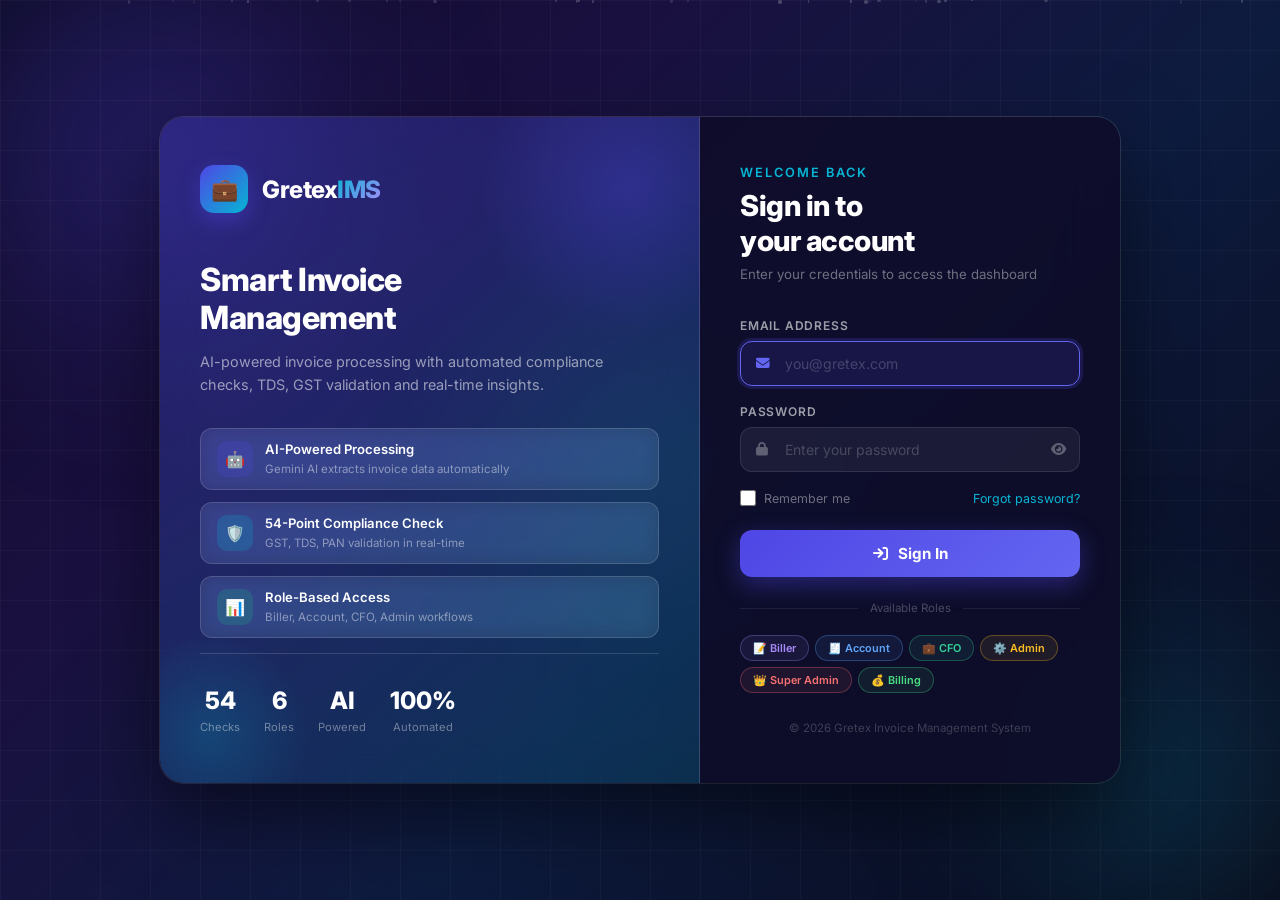
==== index.html @ e6a9a3c9 "Add files via upload" ====
<!DOCTYPE html>
<html lang="en">
<head>
  <meta charset="UTF-8"/>
  <meta name="viewport" content="width=device-width, initial-scale=1.0"/>
  <title>Gretex — Invoice Management</title>

  <link href="https://fonts.googleapis.com/css2?family=Inter:wght@300;400;500;600;700;800;900&display=swap" rel="stylesheet"/>
  <link href="https://cdnjs.cloudflare.com/ajax/libs/font-awesome/6.4.0/css/all.min.css" rel="stylesheet"/>

  <style>
    *, *::before, *::after { box-sizing: border-box; margin: 0; padding: 0; }

    :root {
      --primary      : #4f46e5;
      --primary-light: #6366f1;
      --primary-dark : #3730a3;
      --accent       : #06b6d4;
      --success      : #10b981;
      --danger       : #ef4444;
      --white        : #ffffff;
      --glass        : rgba(255,255,255,0.08);
      --glass-border : rgba(255,255,255,0.15);
    }

    html, body {
      height    : 100%;
      font-family: 'Inter', sans-serif;
      overflow  : hidden;
    }

    /* ══════════════════════════════════════
       BACKGROUND
    ══════════════════════════════════════ */
    .bg {
      position  : fixed;
      inset     : 0;
      background: linear-gradient(135deg,
        #0f0c29 0%,
        #1a1040 30%,
        #0d1b3e 60%,
        #0a0a1a 100%);
      z-index   : 0;
    }

    /* Animated gradient orbs */
    .orb {
      position     : absolute;
      border-radius: 50%;
      filter       : blur(80px);
      animation    : orbFloat 8s ease-in-out infinite;
      pointer-events: none;
    }

    .orb-1 {
      width     : 500px;
      height    : 500px;
      background: radial-gradient(circle,
        rgba(79,70,229,0.35) 0%, transparent 70%);
      top       : -100px;
      left      : -100px;
      animation-delay: 0s;
    }

    .orb-2 {
      width     : 400px;
      height    : 400px;
      background: radial-gradient(circle,
        rgba(6,182,212,0.25) 0%, transparent 70%);
      bottom    : -80px;
      right     : -80px;
      animation-delay: -3s;
    }

    .orb-3 {
      width     : 300px;
      height    : 300px;
      background: radial-gradient(circle,
        rgba(16,185,129,0.2) 0%, transparent 70%);
      top       : 50%;
      left      : 50%;
      transform : translate(-50%, -50%);
      animation-delay: -6s;
    }

    @keyframes orbFloat {
      0%, 100% { transform: translate(0, 0) scale(1); }
      33%      { transform: translate(30px, -30px) scale(1.05); }
      66%      { transform: translate(-20px, 20px) scale(0.95); }
    }

    /* Grid pattern overlay */
    .grid-overlay {
      position  : fixed;
      inset     : 0;
      background-image:
        linear-gradient(rgba(255,255,255,0.03) 1px, transparent 1px),
        linear-gradient(90deg, rgba(255,255,255,0.03) 1px, transparent 1px);
      background-size: 50px 50px;
      z-index   : 1;
      pointer-events: none;
    }

    /* ══════════════════════════════════════
       MAIN LAYOUT
    ══════════════════════════════════════ */
    .page {
      position: relative;
      z-index : 2;
      height  : 100vh;
      display : flex;
      align-items: center;
      justify-content: center;
      padding : 20px;
    }

    .login-container {
      display  : flex;
      width    : 100%;
      max-width: 960px;
      min-height: 560px;
      border-radius: 24px;
      overflow : hidden;
      box-shadow: 0 32px 80px rgba(0,0,0,0.5),
                  0 0 0 1px var(--glass-border);
    }

    /* ══════════════════════════════════════
       LEFT PANEL — Branding
    ══════════════════════════════════════ */
    .left-panel {
      flex      : 1;
      background: linear-gradient(145deg,
        rgba(79,70,229,0.3) 0%,
        rgba(6,182,212,0.15) 100%);
      backdrop-filter: blur(20px);
      border-right: 1px solid var(--glass-border);
      padding   : 48px 40px;
      display   : flex;
      flex-direction: column;
      justify-content: space-between;
      position  : relative;
      overflow  : hidden;
    }

    .left-panel::before {
      content  : "";
      position : absolute;
      width    : 300px;
      height   : 300px;
      background: radial-gradient(circle,
        rgba(79,70,229,0.3) 0%, transparent 70%);
      top      : -80px;
      right    : -80px;
      border-radius: 50%;
    }

    .left-panel::after {
      content  : "";
      position : absolute;
      width    : 200px;
      height   : 200px;
      background: radial-gradient(circle,
        rgba(6,182,212,0.2) 0%, transparent 70%);
      bottom   : -50px;
      left     : -50px;
      border-radius: 50%;
    }

    /* Brand Logo */
    .brand {
      position: relative;
      z-index : 2;
    }

    .brand-logo {
      display    : flex;
      align-items: center;
      gap        : 14px;
      margin-bottom: 48px;
    }

    .brand-icon {
      width          : 48px;
      height         : 48px;
      background     : linear-gradient(135deg,
        var(--primary), var(--accent));
      border-radius  : 14px;
      display        : flex;
      align-items    : center;
      justify-content: center;
      font-size      : 22px;
      box-shadow     : 0 8px 20px rgba(79,70,229,0.4);
    }

    .brand-name {
      font-size  : 1.5rem;
      font-weight: 800;
      color      : var(--white);
      letter-spacing: -0.5px;
    }

    .brand-name span {
      background: linear-gradient(135deg, var(--accent), #a78bfa);
      -webkit-background-clip: text;
      -webkit-text-fill-color: transparent;
    }

    /* Headline */
    .brand-headline {
      margin-bottom: 32px;
    }

    .brand-headline h2 {
      font-size  : 2rem;
      font-weight: 800;
      color      : var(--white);
      line-height: 1.2;
      margin-bottom: 12px;
      letter-spacing: -0.5px;
    }

    .brand-headline p {
      font-size: 0.9rem;
      color    : rgba(255,255,255,0.55);
      line-height: 1.6;
    }

    /* Feature Pills */
    .features {
      display       : flex;
      flex-direction: column;
      gap           : 12px;
    }

    .feature-item {
      display    : flex;
      align-items: center;
      gap        : 12px;
      padding    : 12px 16px;
      background : var(--glass);
      border     : 1px solid var(--glass-border);
      border-radius: 12px;
      backdrop-filter: blur(10px);
      transition : all 0.3s ease;
    }

    .feature-item:hover {
      background: rgba(255,255,255,0.12);
      transform : translateX(4px);
    }

    .feature-icon {
      width          : 36px;
      height         : 36px;
      border-radius  : 10px;
      display        : flex;
      align-items    : center;
      justify-content: center;
      font-size      : 16px;
      flex-shrink    : 0;
    }

    .feature-text strong {
      display    : block;
      font-size  : 0.82rem;
      font-weight: 600;
      color      : var(--white);
    }

    .feature-text span {
      font-size: 0.72rem;
      color    : rgba(255,255,255,0.45);
    }

    /* Stats */
    .brand-stats {
      display       : flex;
      gap           : 24px;
      position      : relative;
      z-index       : 2;
      margin-top    : auto;
      padding-top   : 32px;
      border-top    : 1px solid var(--glass-border);
    }

    .stat-item { text-align: center; }

    .stat-item .num {
      font-size  : 1.5rem;
      font-weight: 800;
      color      : var(--white);
      display    : block;
    }

    .stat-item .lbl {
      font-size: 0.7rem;
      color    : rgba(255,255,255,0.4);
      margin-top: 2px;
    }

    /* ══════════════════════════════════════
       RIGHT PANEL — Login Form
    ══════════════════════════════════════ */
    .right-panel {
      width     : 420px;
      flex-shrink: 0;
      background: rgba(15,12,41,0.85);
      backdrop-filter: blur(30px);
      padding   : 48px 40px;
      display   : flex;
      flex-direction: column;
      justify-content: center;
    }

    /* Form Header */
    .form-header {
      margin-bottom: 36px;
    }

    .form-header .welcome {
      font-size  : 0.8rem;
      font-weight: 600;
      color      : var(--accent);
      text-transform: uppercase;
      letter-spacing: 2px;
      margin-bottom: 8px;
    }

    .form-header h2 {
      font-size  : 1.8rem;
      font-weight: 800;
      color      : var(--white);
      letter-spacing: -0.5px;
      margin-bottom: 8px;
    }

    .form-header p {
      font-size: 0.83rem;
      color    : rgba(255,255,255,0.4);
    }

    /* Input Groups */
    .input-group {
      margin-bottom: 18px;
    }

    .input-label {
      display    : block;
      font-size  : 0.75rem;
      font-weight: 600;
      color      : rgba(255,255,255,0.6);
      margin-bottom: 8px;
      text-transform: uppercase;
      letter-spacing: 0.8px;
    }

    .input-wrap {
      position     : relative;
      display      : flex;
      align-items  : center;
    }

    .input-ico {
      position      : absolute;
      left          : 16px;
      color         : rgba(255,255,255,0.3);
      font-size     : 0.85rem;
      pointer-events: none;
      transition    : color 0.3s;
      z-index       : 2;
    }

    .input-field {
      width        : 100%;
      padding      : 13px 16px 13px 44px;
      background   : rgba(255,255,255,0.06);
      border       : 1.5px solid rgba(255,255,255,0.1);
      border-radius: 12px;
      color        : var(--white);
      font-size    : 0.875rem;
      font-family  : 'Inter', sans-serif;
      outline      : none;
      transition   : all 0.3s ease;
    }

    .input-field::placeholder {
      color: rgba(255,255,255,0.2);
    }

    .input-field:focus {
      background  : rgba(79,70,229,0.15);
      border-color: var(--primary-light);
      box-shadow  : 0 0 0 3px rgba(79,70,229,0.2);
    }

    .input-field:focus + .input-ico,
    .input-wrap:focus-within .input-ico {
      color: var(--primary-light);
    }

    .toggle-pwd {
      position  : absolute;
      right     : 14px;
      background: none;
      border    : none;
      cursor    : pointer;
      color     : rgba(255,255,255,0.3);
      font-size : 0.85rem;
      padding   : 0;
      transition: color 0.3s;
      z-index   : 2;
    }

    .toggle-pwd:hover { color: rgba(255,255,255,0.7); }

    /* Options Row */
    .options-row {
      display        : flex;
      align-items    : center;
      justify-content: space-between;
      margin-bottom  : 24px;
    }

    .remember {
      display    : flex;
      align-items: center;
      gap        : 8px;
      cursor     : pointer;
    }

    .remember input[type="checkbox"] {
      width       : 16px;
      height      : 16px;
      accent-color: var(--primary-light);
      cursor      : pointer;
    }

    .remember span {
      font-size: 0.78rem;
      color    : rgba(255,255,255,0.4);
    }

    .forgot {
      font-size : 0.78rem;
      color     : var(--accent);
      cursor    : pointer;
      background: none;
      border    : none;
      font-family: 'Inter', sans-serif;
      transition: opacity 0.2s;
    }

    .forgot:hover { opacity: 0.7; }

    /* Login Button */
    .login-btn {
      width          : 100%;
      padding        : 14px;
      background     : linear-gradient(135deg,
        var(--primary), var(--primary-light));
      color          : var(--white);
      border         : none;
      border-radius  : 12px;
      font-size      : 0.95rem;
      font-weight    : 700;
      cursor         : pointer;
      font-family    : 'Inter', sans-serif;
      display        : flex;
      align-items    : center;
      justify-content: center;
      gap            : 10px;
      transition     : all 0.3s ease;
      box-shadow     : 0 8px 24px rgba(79,70,229,0.4);
      position       : relative;
      overflow       : hidden;
    }

    .login-btn::before {
      content   : "";
      position  : absolute;
      top       : 0;
      left      : -100%;
      width     : 100%;
      height    : 100%;
      background: linear-gradient(90deg,
        transparent, rgba(255,255,255,0.1), transparent);
      transition: left 0.5s ease;
    }

    .login-btn:hover::before { left: 100%; }

    .login-btn:hover {
      transform  : translateY(-2px);
      box-shadow : 0 12px 32px rgba(79,70,229,0.5);
    }

    .login-btn:active { transform: translateY(0); }

    .login-btn:disabled {
      opacity   : 0.6;
      cursor    : not-allowed;
      transform : none;
    }

    /* Button Spinner */
    .btn-spinner {
      width        : 18px;
      height       : 18px;
      border       : 2px solid rgba(255,255,255,0.3);
      border-top   : 2px solid var(--white);
      border-radius: 50%;
      animation    : spin 0.7s linear infinite;
      display      : none;
    }

    @keyframes spin { to { transform: rotate(360deg); } }

    /* Error Message */
    .error-box {
      display      : none;
      align-items  : center;
      gap          : 10px;
      padding      : 12px 16px;
      background   : rgba(239,68,68,0.12);
      border       : 1px solid rgba(239,68,68,0.3);
      border-radius: 10px;
      margin-bottom: 18px;
      font-size    : 0.82rem;
      color        : #fca5a5;
    }

    .error-box.show { display: flex; }

    .error-box i { color: #ef4444; font-size: 0.9rem; }

    /* Divider */
    .divider {
      display    : flex;
      align-items: center;
      gap        : 12px;
      margin     : 24px 0 20px;
    }

    .divider::before,
    .divider::after {
      content   : "";
      flex      : 1;
      height    : 1px;
      background: rgba(255,255,255,0.08);
    }

    .divider span {
      font-size: 0.72rem;
      color    : rgba(255,255,255,0.25);
      white-space: nowrap;
    }

    /* Role Badges */
    .roles-row {
      display  : flex;
      gap      : 6px;
      flex-wrap: wrap;
    }

    .role-pill {
      padding      : 5px 12px;
      border-radius: 20px;
      font-size    : 0.68rem;
      font-weight  : 600;
      border       : 1px solid;
      cursor       : default;
      transition   : all 0.2s;
      white-space  : nowrap;
    }

    .role-pill:hover {
      transform: translateY(-1px);
    }

    .rp-biller     { color:#a78bfa;border-color:rgba(167,139,250,0.3);background:rgba(167,139,250,0.08) }
    .rp-account    { color:#60a5fa;border-color:rgba(96,165,250,0.3); background:rgba(96,165,250,0.08)  }
    .rp-cfo        { color:#34d399;border-color:rgba(52,211,153,0.3); background:rgba(52,211,153,0.08)  }
    .rp-admin      { color:#fbbf24;border-color:rgba(251,191,36,0.3); background:rgba(251,191,36,0.08)  }
    .rp-superadmin { color:#f87171;border-color:rgba(248,113,113,0.3);background:rgba(248,113,113,0.08) }
    .rp-billing    { color:#4ade80;border-color:rgba(74,222,128,0.3); background:rgba(74,222,128,0.08)  }

    /* Footer */
    .form-footer {
      margin-top: 28px;
      text-align: center;
      font-size : 0.72rem;
      color     : rgba(255,255,255,0.2);
    }

    /* ══════════════════════════════════════
       RESPONSIVE
    ══════════════════════════════════════ */
    @media (max-width: 768px) {
      .left-panel { display: none; }
      .right-panel {
        width     : 100%;
        max-width : 440px;
        padding   : 40px 28px;
        border-radius: 24px;
      }
      .login-container {
        background: rgba(15,12,41,0.9);
        backdrop-filter: blur(30px);
        max-width : 440px;
      }
    }

    /* ══════════════════════════════════════
       ANIMATED PARTICLES
    ══════════════════════════════════════ */
    .particles {
      position : fixed;
      inset    : 0;
      z-index  : 1;
      overflow : hidden;
      pointer-events: none;
    }

    .particle {
      position     : absolute;
      width        : 2px;
      height       : 2px;
      background   : rgba(255,255,255,0.4);
      border-radius: 50%;
      animation    : particleFloat linear infinite;
    }

    @keyframes particleFloat {
      0%   { transform: translateY(100vh) translateX(0); opacity: 0; }
      10%  { opacity: 1; }
      90%  { opacity: 1; }
      100% { transform: translateY(-10vh) translateX(50px); opacity: 0; }
    }
  </style>
</head>

<body>

  <!-- Background -->
  <div class="bg">
    <div class="orb orb-1"></div>
    <div class="orb orb-2"></div>
    <div class="orb orb-3"></div>
  </div>
  <div class="grid-overlay"></div>

  <!-- Particles -->
  <div class="particles" id="particles"></div>

  <!-- Main Page -->
  <div class="page">
    <div class="login-container">

      <!-- ── LEFT PANEL ── -->
      <div class="left-panel">
        <div class="brand">

          <!-- Logo -->
          <div class="brand-logo">
            <div class="brand-icon">💼</div>
            <div>
              <div class="brand-name">
                Gretex<span>IMS</span>
              </div>
            </div>
          </div>

          <!-- Headline -->
          <div class="brand-headline">
            <h2>Smart Invoice<br/>Management</h2>
            <p>
              AI-powered invoice processing with automated
              compliance checks, TDS, GST validation and
              real-time insights.
            </p>
          </div>

          <!-- Features -->
          <div class="features">
            <div class="feature-item">
              <div class="feature-icon"
                style="background:rgba(79,70,229,0.2)">🤖</div>
              <div class="feature-text">
                <strong>AI-Powered Processing</strong>
                <span>Gemini AI extracts invoice data automatically</span>
              </div>
            </div>
            <div class="feature-item">
              <div class="feature-icon"
                style="background:rgba(6,182,212,0.2)">🛡️</div>
              <div class="feature-text">
                <strong>54-Point Compliance Check</strong>
                <span>GST, TDS, PAN validation in real-time</span>
              </div>
            </div>
            <div class="feature-item">
              <div class="feature-icon"
                style="background:rgba(16,185,129,0.2)">📊</div>
              <div class="feature-text">
                <strong>Role-Based Access</strong>
                <span>Biller, Account, CFO, Admin workflows</span>
              </div>
            </div>
          </div>
        </div>

        <!-- Stats -->
        <div class="brand-stats">
          <div class="stat-item">
            <span class="num">54</span>
            <span class="lbl">Checks</span>
          </div>
          <div class="stat-item">
            <span class="num">6</span>
            <span class="lbl">Roles</span>
          </div>
          <div class="stat-item">
            <span class="num">AI</span>
            <span class="lbl">Powered</span>
          </div>
          <div class="stat-item">
            <span class="num">100%</span>
            <span class="lbl">Automated</span>
          </div>
        </div>
      </div>

      <!-- ── RIGHT PANEL ── -->
      <div class="right-panel">

        <!-- Header -->
        <div class="form-header">
          <div class="welcome">Welcome back</div>
          <h2>Sign in to<br/>your account</h2>
          <p>Enter your credentials to access the dashboard</p>
        </div>

        <!-- Error Box -->
        <div class="error-box" id="errorBox">
          <i class="fa fa-circle-exclamation"></i>
          <span id="errorText">Invalid email or password</span>
        </div>

        <!-- Email -->
        <div class="input-group">
          <label class="input-label">Email Address</label>
          <div class="input-wrap">
            <i class="fa fa-envelope input-ico"></i>
            <input
              type="email"
              class="input-field"
              id="emailInput"
              placeholder="you@gretex.com"
              autocomplete="email"
            />
          </div>
        </div>

        <!-- Password -->
        <div class="input-group">
          <label class="input-label">Password</label>
          <div class="input-wrap">
            <i class="fa fa-lock input-ico"></i>
            <input
              type="password"
              class="input-field"
              id="passwordInput"
              placeholder="Enter your password"
              autocomplete="current-password"
            />
            <button type="button" class="toggle-pwd" id="togglePwd">
              <i class="fa fa-eye" id="eyeIcon"></i>
            </button>
          </div>
        </div>

        <!-- Options -->
        <div class="options-row">
          <label class="remember">
            <input type="checkbox" id="rememberMe"/>
            <span>Remember me</span>
          </label>
          <button class="forgot" onclick="showForgot()">
            Forgot password?
          </button>
        </div>

        <!-- Login Button -->
        <button class="login-btn" id="loginBtn"
          onclick="handleLogin()">
          <div class="btn-spinner" id="btnSpinner"></div>
          <i class="fa fa-arrow-right-to-bracket" id="btnIcon"></i>
          <span id="btnText">Sign In</span>
        </button>

        <!-- Divider -->
        <div class="divider">
          <span>Available Roles</span>
        </div>

        <!-- Role Pills -->
        <div class="roles-row">
          <span class="role-pill rp-biller">📝 Biller</span>
          <span class="role-pill rp-account">🧾 Account</span>
          <span class="role-pill rp-cfo">💼 CFO</span>
          <span class="role-pill rp-admin">⚙️ Admin</span>
          <span class="role-pill rp-superadmin">👑 Super Admin</span>
          <span class="role-pill rp-billing">💰 Billing</span>
        </div>

        <!-- Footer -->
        <div class="form-footer">
          © 2026 Gretex Invoice Management System
        </div>

      </div>
    </div>
  </div>


  <script src="js/api.js"></script>
  <script>

    // ── Generate particles ──
    (function () {
      const container = document.getElementById("particles");
      for (let i = 0; i < 30; i++) {
        const p = document.createElement("div");
        p.className = "particle";
        p.style.cssText = `
          left    : ${Math.random() * 100}%;
          width   : ${Math.random() * 3 + 1}px;
          height  : ${Math.random() * 3 + 1}px;
          opacity : ${Math.random() * 0.5 + 0.1};
          animation-duration   : ${Math.random() * 15 + 10}s;
          animation-delay      : ${Math.random() * -20}s;
        `;
        container.appendChild(p);
      }
    })();

    // ── Check if already logged in ──
    window.addEventListener("DOMContentLoaded", () => {
      if (Auth.isLoggedIn()) {
        const user = Auth.getUser();
        window.location.href = user.dashboard || "account.html";
        return;
      }

      // Restore email
      const saved = localStorage.getItem("gretex_email");
      if (saved) {
        document.getElementById("emailInput").value  = saved;
        document.getElementById("rememberMe").checked = true;
      }

      document.getElementById("emailInput").focus();
    });

    // ── Toggle password ──
    document.getElementById("togglePwd").addEventListener("click", () => {
      const input = document.getElementById("passwordInput");
      const icon  = document.getElementById("eyeIcon");
      const show  = input.type === "password";
      input.type  = show ? "text" : "password";
      icon.className = show ? "fa fa-eye-slash" : "fa fa-eye";
    });

    // ── Enter key ──
    document.getElementById("passwordInput")
      .addEventListener("keydown", e => {
        if (e.key === "Enter") handleLogin();
      });

    document.getElementById("emailInput")
      .addEventListener("keydown", e => {
        if (e.key === "Enter")
          document.getElementById("passwordInput").focus();
      });

    // ── Clear error on type ──
    ["emailInput", "passwordInput"].forEach(id => {
      document.getElementById(id)
        .addEventListener("input", hideError);
    });

    // ── Handle Login ──
    async function handleLogin() {
      hideError();

      const email    = document.getElementById("emailInput")
                       .value.trim();
      const password = document.getElementById("passwordInput").value;
      const remember = document.getElementById("rememberMe").checked;

      if (!email) {
        showError("Please enter your email address");
        document.getElementById("emailInput").focus();
        return;
      }
      if (!password) {
        showError("Please enter your password");
        document.getElementById("passwordInput").focus();
        return;
      }

      setLoading(true);

      try {
        const res = await API.auth.login(email, password);

        if (!res?.success) {
          showError(res?.message || "Invalid email or password");
          setLoading(false);
          // Shake animation
          document.querySelector(".right-panel")
            .animate([
              { transform: "translateX(-8px)" },
              { transform: "translateX(8px)"  },
              { transform: "translateX(-6px)" },
              { transform: "translateX(6px)"  },
              { transform: "translateX(0)"    }
            ], { duration: 400, easing: "ease-out" });
          return;
        }

        // Save session
        Auth.saveSession(res.data);

        // Remember me
        if (remember) {
          localStorage.setItem("gretex_email", email);
        } else {
          localStorage.removeItem("gretex_email");
        }

        // Success state
        const btn = document.getElementById("loginBtn");
        btn.style.background =
          "linear-gradient(135deg, #10b981, #059669)";
        btn.style.boxShadow  =
          "0 8px 24px rgba(16,185,129,0.4)";
        document.getElementById("btnIcon").className =
          "fa fa-circle-check";
        document.getElementById("btnText").textContent =
          "Success! Redirecting...";

        // Redirect
        setTimeout(() => {
          window.location.href = res.data.dashboard;
        }, 800);

      } catch (err) {
        showError("Connection failed. Please try again.");
        setLoading(false);
      }
    }

    // ── Show/Hide Error ──
    function showError(msg) {
      document.getElementById("errorText").textContent = msg;
      document.getElementById("errorBox").classList.add("show");
    }

    function hideError() {
      document.getElementById("errorBox").classList.remove("show");
    }

    // ── Loading State ──
    function setLoading(loading) {
      const btn     = document.getElementById("loginBtn");
      const spinner = document.getElementById("btnSpinner");
      const icon    = document.getElementById("btnIcon");
      const text    = document.getElementById("btnText");

      btn.disabled          = loading;
      spinner.style.display = loading ? "block"  : "none";
      icon.style.display    = loading ? "none"   : "inline";
      text.textContent      = loading
        ? "Signing in..." : "Sign In";
    }

    // ── Forgot Password ──
    function showForgot() {
      showError(
        "Please contact your Admin to reset your password."
      );
    }

  </script>
</body>
</html>
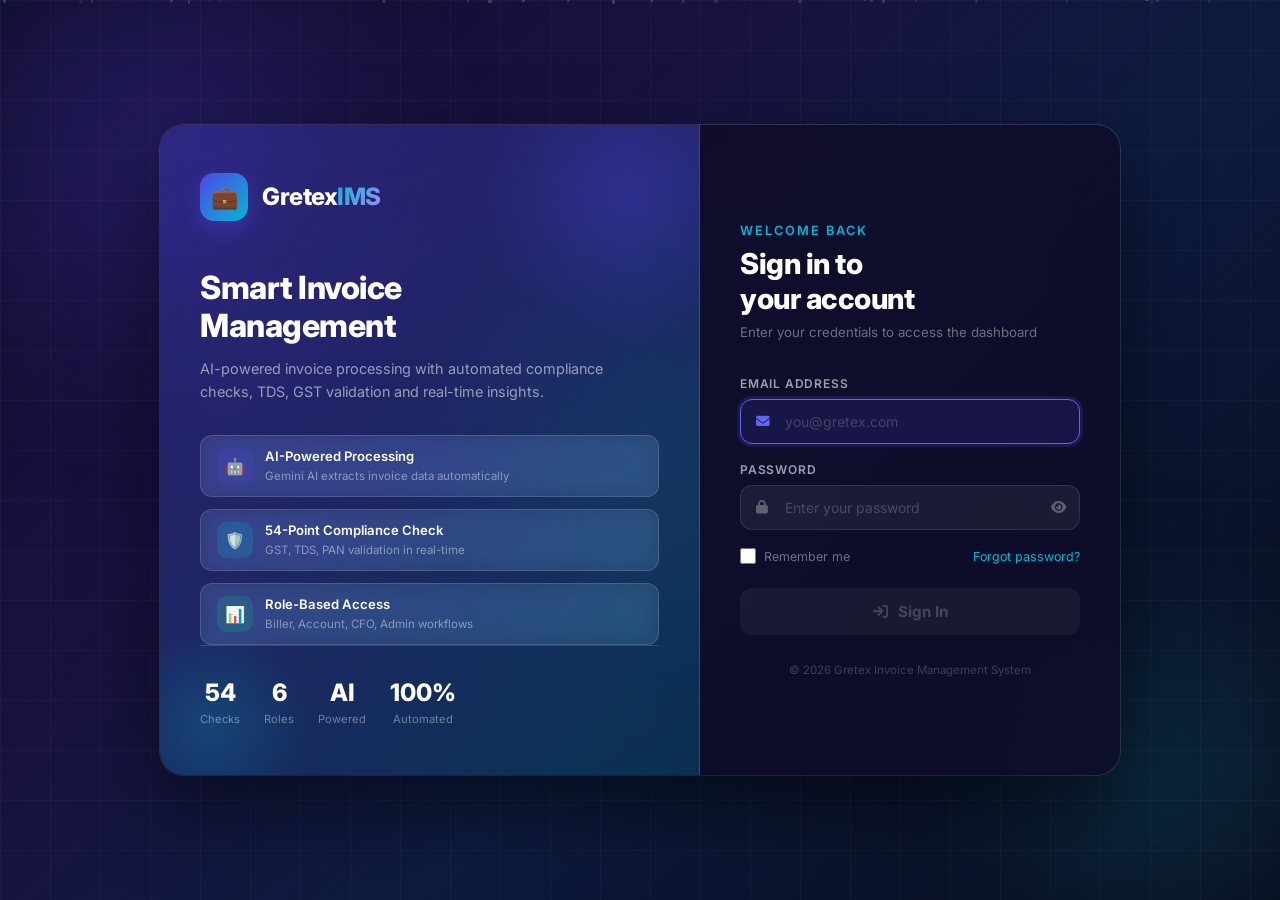
==== commit 1ea728fc: "Update index.html" ====
--- a/index.html
+++ b/index.html
@@ -488,19 +488,26 @@
       transition: left 0.5s ease;
     }
 
-    .login-btn:hover::before { left: 100%; }
-
-    .login-btn:hover {
+    .login-btn:hover:not(:disabled)::before { left: 100%; }
+
+    .login-btn:hover:not(:disabled) {
       transform  : translateY(-2px);
       box-shadow : 0 12px 32px rgba(79,70,229,0.5);
     }
 
-    .login-btn:active { transform: translateY(0); }
+    .login-btn:active:not(:disabled) { transform: translateY(0); }
 
     .login-btn:disabled {
-      opacity   : 0.6;
+      opacity   : 0.5;
       cursor    : not-allowed;
       transform : none;
+      box-shadow: none;
+      background: rgba(255,255,255,0.1);
+      color     : rgba(255,255,255,0.4);
+    }
+    
+    .login-btn:disabled::before {
+      display: none;
     }
 
     /* Button Spinner */
@@ -533,57 +540,6 @@
     .error-box.show { display: flex; }
 
     .error-box i { color: #ef4444; font-size: 0.9rem; }
-
-    /* Divider */
-    .divider {
-      display    : flex;
-      align-items: center;
-      gap        : 12px;
-      margin     : 24px 0 20px;
-    }
-
-    .divider::before,
-    .divider::after {
-      content   : "";
-      flex      : 1;
-      height    : 1px;
-      background: rgba(255,255,255,0.08);
-    }
-
-    .divider span {
-      font-size: 0.72rem;
-      color    : rgba(255,255,255,0.25);
-      white-space: nowrap;
-    }
-
-    /* Role Badges */
-    .roles-row {
-      display  : flex;
-      gap      : 6px;
-      flex-wrap: wrap;
-    }
-
-    .role-pill {
-      padding      : 5px 12px;
-      border-radius: 20px;
-      font-size    : 0.68rem;
-      font-weight  : 600;
-      border       : 1px solid;
-      cursor       : default;
-      transition   : all 0.2s;
-      white-space  : nowrap;
-    }
-
-    .role-pill:hover {
-      transform: translateY(-1px);
-    }
-
-    .rp-biller     { color:#a78bfa;border-color:rgba(167,139,250,0.3);background:rgba(167,139,250,0.08) }
-    .rp-account    { color:#60a5fa;border-color:rgba(96,165,250,0.3); background:rgba(96,165,250,0.08)  }
-    .rp-cfo        { color:#34d399;border-color:rgba(52,211,153,0.3); background:rgba(52,211,153,0.08)  }
-    .rp-admin      { color:#fbbf24;border-color:rgba(251,191,36,0.3); background:rgba(251,191,36,0.08)  }
-    .rp-superadmin { color:#f87171;border-color:rgba(248,113,113,0.3);background:rgba(248,113,113,0.08) }
-    .rp-billing    { color:#4ade80;border-color:rgba(74,222,128,0.3); background:rgba(74,222,128,0.08)  }
 
     /* Footer */
     .form-footer {
@@ -791,28 +747,13 @@
           </button>
         </div>
 
-        <!-- Login Button -->
+        <!-- Login Button (Initially disabled) -->
         <button class="login-btn" id="loginBtn"
-          onclick="handleLogin()">
+          onclick="handleLogin()" disabled>
           <div class="btn-spinner" id="btnSpinner"></div>
           <i class="fa fa-arrow-right-to-bracket" id="btnIcon"></i>
           <span id="btnText">Sign In</span>
         </button>
-
-        <!-- Divider -->
-        <div class="divider">
-          <span>Available Roles</span>
-        </div>
-
-        <!-- Role Pills -->
-        <div class="roles-row">
-          <span class="role-pill rp-biller">📝 Biller</span>
-          <span class="role-pill rp-account">🧾 Account</span>
-          <span class="role-pill rp-cfo">💼 CFO</span>
-          <span class="role-pill rp-admin">⚙️ Admin</span>
-          <span class="role-pill rp-superadmin">👑 Super Admin</span>
-          <span class="role-pill rp-billing">💰 Billing</span>
-        </div>
 
         <!-- Footer -->
         <div class="form-footer">
@@ -845,9 +786,22 @@
       }
     })();
 
+    // ── Form Validity Check ──
+    function checkFormValidity() {
+      const email    = document.getElementById("emailInput").value.trim();
+      const password = document.getElementById("passwordInput").value;
+      const btn      = document.getElementById("loginBtn");
+      const isLoading = document.getElementById("btnSpinner").style.display === "block";
+      
+      // Button enable hoga sirf tab jab dono fields mein value ho aur loading state na ho
+      if (!isLoading) {
+        btn.disabled = (!email || !password);
+      }
+    }
+
     // ── Check if already logged in ──
     window.addEventListener("DOMContentLoaded", () => {
-      if (Auth.isLoggedIn()) {
+      if (typeof Auth !== 'undefined' && Auth.isLoggedIn()) {
         const user = Auth.getUser();
         window.location.href = user.dashboard || "account.html";
         return;
@@ -861,6 +815,7 @@
       }
 
       document.getElementById("emailInput").focus();
+      checkFormValidity(); // Initial check incase fields are pre-filled
     });
 
     // ── Toggle password ──
@@ -875,7 +830,9 @@
     // ── Enter key ──
     document.getElementById("passwordInput")
       .addEventListener("keydown", e => {
-        if (e.key === "Enter") handleLogin();
+        if (e.key === "Enter" && !document.getElementById("loginBtn").disabled) {
+          handleLogin();
+        }
       });
 
     document.getElementById("emailInput")
@@ -884,36 +841,29 @@
           document.getElementById("passwordInput").focus();
       });
 
-    // ── Clear error on type ──
+    // ── Clear error and check validity on type ──
     ["emailInput", "passwordInput"].forEach(id => {
-      document.getElementById(id)
-        .addEventListener("input", hideError);
+      document.getElementById(id).addEventListener("input", () => {
+        hideError();
+        checkFormValidity();
+      });
     });
 
     // ── Handle Login ──
     async function handleLogin() {
       hideError();
 
-      const email    = document.getElementById("emailInput")
-                       .value.trim();
+      const email    = document.getElementById("emailInput").value.trim();
       const password = document.getElementById("passwordInput").value;
       const remember = document.getElementById("rememberMe").checked;
 
-      if (!email) {
-        showError("Please enter your email address");
-        document.getElementById("emailInput").focus();
-        return;
-      }
-      if (!password) {
-        showError("Please enter your password");
-        document.getElementById("passwordInput").focus();
-        return;
-      }
+      // Extra check just in case
+      if (!email || !password) return;
 
       setLoading(true);
 
       try {
-        const res = await API.auth.login(email, password);
+        const res = typeof API !== 'undefined' ? await API.auth.login(email, password) : { success: false, message: "API not defined" };
 
         if (!res?.success) {
           showError(res?.message || "Invalid email or password");
@@ -931,7 +881,7 @@
         }
 
         // Save session
-        Auth.saveSession(res.data);
+        if (typeof Auth !== 'undefined') Auth.saveSession(res.data);
 
         // Remember me
         if (remember) {
@@ -979,7 +929,12 @@
       const icon    = document.getElementById("btnIcon");
       const text    = document.getElementById("btnText");
 
-      btn.disabled          = loading;
+      if (loading) {
+        btn.disabled = true;
+      } else {
+        checkFormValidity(); // Re-evaluate based on input fields
+      }
+      
       spinner.style.display = loading ? "block"  : "none";
       icon.style.display    = loading ? "none"   : "inline";
       text.textContent      = loading
@@ -995,4 +950,4 @@
 
   </script>
 </body>
-</html>+</html>
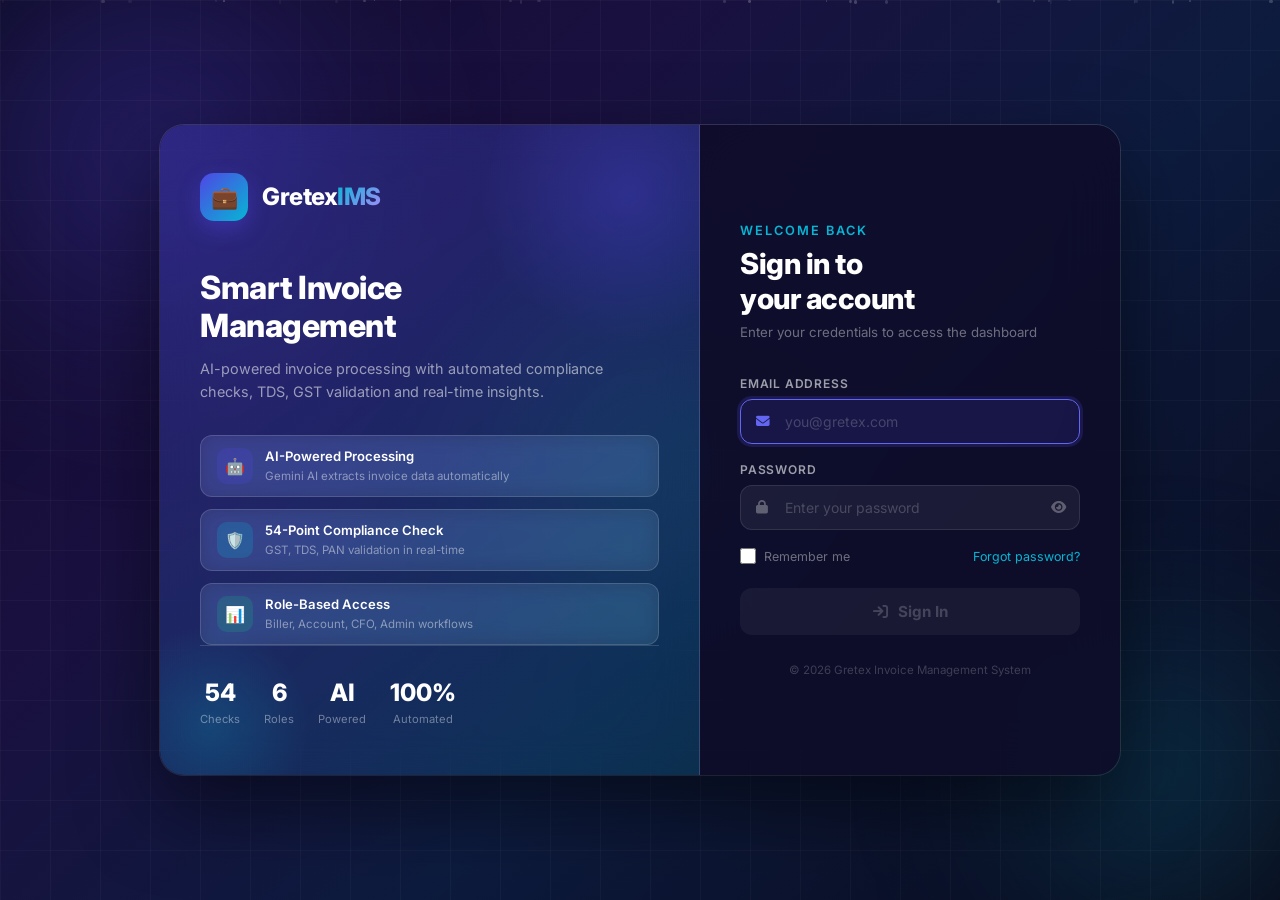
==== commit 3fd47c04: "Add files via upload" ====
--- a/index.html
+++ b/index.html
@@ -916,6 +916,7 @@
     function showError(msg) {
       document.getElementById("errorText").textContent = msg;
       document.getElementById("errorBox").classList.add("show");
+      
     }
 
     function hideError() {
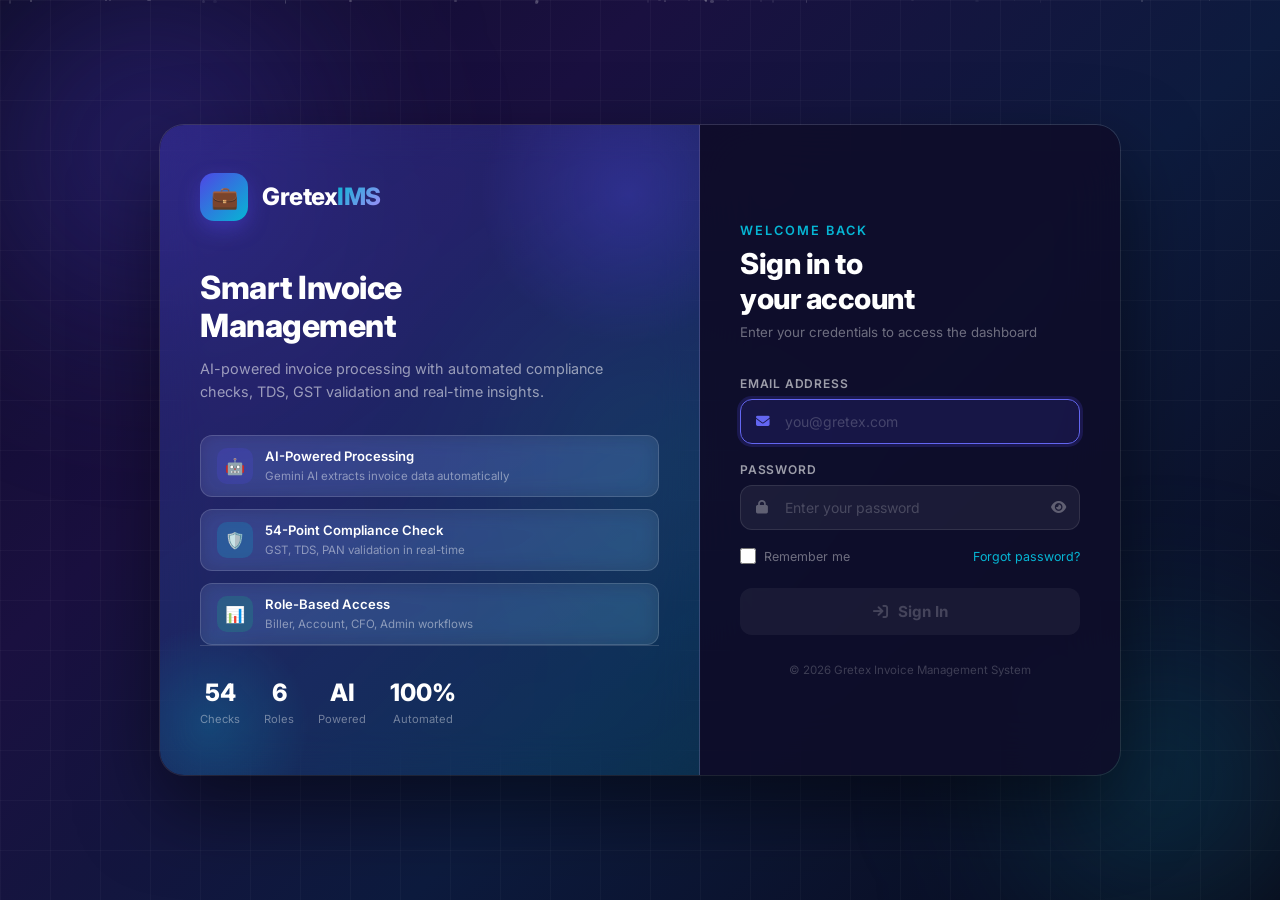
==== commit 9126d9d7: "Add files via upload" ====
--- a/index.html
+++ b/index.html
@@ -1,954 +1,954 @@
-<!DOCTYPE html>
-<html lang="en">
-<head>
-  <meta charset="UTF-8"/>
-  <meta name="viewport" content="width=device-width, initial-scale=1.0"/>
-  <title>Gretex — Invoice Management</title>
-
-  <link href="https://fonts.googleapis.com/css2?family=Inter:wght@300;400;500;600;700;800;900&display=swap" rel="stylesheet"/>
-  <link href="https://cdnjs.cloudflare.com/ajax/libs/font-awesome/6.4.0/css/all.min.css" rel="stylesheet"/>
-
-  <style>
-    *, *::before, *::after { box-sizing: border-box; margin: 0; padding: 0; }
-
-    :root {
-      --primary      : #4f46e5;
-      --primary-light: #6366f1;
-      --primary-dark : #3730a3;
-      --accent       : #06b6d4;
-      --success      : #10b981;
-      --danger       : #ef4444;
-      --white        : #ffffff;
-      --glass        : rgba(255,255,255,0.08);
-      --glass-border : rgba(255,255,255,0.15);
-    }
-
-    html, body {
-      height    : 100%;
-      font-family: 'Inter', sans-serif;
-      overflow  : hidden;
-    }
-
-    /* ══════════════════════════════════════
-       BACKGROUND
-    ══════════════════════════════════════ */
-    .bg {
-      position  : fixed;
-      inset     : 0;
-      background: linear-gradient(135deg,
-        #0f0c29 0%,
-        #1a1040 30%,
-        #0d1b3e 60%,
-        #0a0a1a 100%);
-      z-index   : 0;
-    }
-
-    /* Animated gradient orbs */
-    .orb {
-      position     : absolute;
-      border-radius: 50%;
-      filter       : blur(80px);
-      animation    : orbFloat 8s ease-in-out infinite;
-      pointer-events: none;
-    }
-
-    .orb-1 {
-      width     : 500px;
-      height    : 500px;
-      background: radial-gradient(circle,
-        rgba(79,70,229,0.35) 0%, transparent 70%);
-      top       : -100px;
-      left      : -100px;
-      animation-delay: 0s;
-    }
-
-    .orb-2 {
-      width     : 400px;
-      height    : 400px;
-      background: radial-gradient(circle,
-        rgba(6,182,212,0.25) 0%, transparent 70%);
-      bottom    : -80px;
-      right     : -80px;
-      animation-delay: -3s;
-    }
-
-    .orb-3 {
-      width     : 300px;
-      height    : 300px;
-      background: radial-gradient(circle,
-        rgba(16,185,129,0.2) 0%, transparent 70%);
-      top       : 50%;
-      left      : 50%;
-      transform : translate(-50%, -50%);
-      animation-delay: -6s;
-    }
-
-    @keyframes orbFloat {
-      0%, 100% { transform: translate(0, 0) scale(1); }
-      33%      { transform: translate(30px, -30px) scale(1.05); }
-      66%      { transform: translate(-20px, 20px) scale(0.95); }
-    }
-
-    /* Grid pattern overlay */
-    .grid-overlay {
-      position  : fixed;
-      inset     : 0;
-      background-image:
-        linear-gradient(rgba(255,255,255,0.03) 1px, transparent 1px),
-        linear-gradient(90deg, rgba(255,255,255,0.03) 1px, transparent 1px);
-      background-size: 50px 50px;
-      z-index   : 1;
-      pointer-events: none;
-    }
-
-    /* ══════════════════════════════════════
-       MAIN LAYOUT
-    ══════════════════════════════════════ */
-    .page {
-      position: relative;
-      z-index : 2;
-      height  : 100vh;
-      display : flex;
-      align-items: center;
-      justify-content: center;
-      padding : 20px;
-    }
-
-    .login-container {
-      display  : flex;
-      width    : 100%;
-      max-width: 960px;
-      min-height: 560px;
-      border-radius: 24px;
-      overflow : hidden;
-      box-shadow: 0 32px 80px rgba(0,0,0,0.5),
-                  0 0 0 1px var(--glass-border);
-    }
-
-    /* ══════════════════════════════════════
-       LEFT PANEL — Branding
-    ══════════════════════════════════════ */
-    .left-panel {
-      flex      : 1;
-      background: linear-gradient(145deg,
-        rgba(79,70,229,0.3) 0%,
-        rgba(6,182,212,0.15) 100%);
-      backdrop-filter: blur(20px);
-      border-right: 1px solid var(--glass-border);
-      padding   : 48px 40px;
-      display   : flex;
-      flex-direction: column;
-      justify-content: space-between;
-      position  : relative;
-      overflow  : hidden;
-    }
-
-    .left-panel::before {
-      content  : "";
-      position : absolute;
-      width    : 300px;
-      height   : 300px;
-      background: radial-gradient(circle,
-        rgba(79,70,229,0.3) 0%, transparent 70%);
-      top      : -80px;
-      right    : -80px;
-      border-radius: 50%;
-    }
-
-    .left-panel::after {
-      content  : "";
-      position : absolute;
-      width    : 200px;
-      height   : 200px;
-      background: radial-gradient(circle,
-        rgba(6,182,212,0.2) 0%, transparent 70%);
-      bottom   : -50px;
-      left     : -50px;
-      border-radius: 50%;
-    }
-
-    /* Brand Logo */
-    .brand {
-      position: relative;
-      z-index : 2;
-    }
-
-    .brand-logo {
-      display    : flex;
-      align-items: center;
-      gap        : 14px;
-      margin-bottom: 48px;
-    }
-
-    .brand-icon {
-      width          : 48px;
-      height         : 48px;
-      background     : linear-gradient(135deg,
-        var(--primary), var(--accent));
-      border-radius  : 14px;
-      display        : flex;
-      align-items    : center;
-      justify-content: center;
-      font-size      : 22px;
-      box-shadow     : 0 8px 20px rgba(79,70,229,0.4);
-    }
-
-    .brand-name {
-      font-size  : 1.5rem;
-      font-weight: 800;
-      color      : var(--white);
-      letter-spacing: -0.5px;
-    }
-
-    .brand-name span {
-      background: linear-gradient(135deg, var(--accent), #a78bfa);
-      -webkit-background-clip: text;
-      -webkit-text-fill-color: transparent;
-    }
-
-    /* Headline */
-    .brand-headline {
-      margin-bottom: 32px;
-    }
-
-    .brand-headline h2 {
-      font-size  : 2rem;
-      font-weight: 800;
-      color      : var(--white);
-      line-height: 1.2;
-      margin-bottom: 12px;
-      letter-spacing: -0.5px;
-    }
-
-    .brand-headline p {
-      font-size: 0.9rem;
-      color    : rgba(255,255,255,0.55);
-      line-height: 1.6;
-    }
-
-    /* Feature Pills */
-    .features {
-      display       : flex;
-      flex-direction: column;
-      gap           : 12px;
-    }
-
-    .feature-item {
-      display    : flex;
-      align-items: center;
-      gap        : 12px;
-      padding    : 12px 16px;
-      background : var(--glass);
-      border     : 1px solid var(--glass-border);
-      border-radius: 12px;
-      backdrop-filter: blur(10px);
-      transition : all 0.3s ease;
-    }
-
-    .feature-item:hover {
-      background: rgba(255,255,255,0.12);
-      transform : translateX(4px);
-    }
-
-    .feature-icon {
-      width          : 36px;
-      height         : 36px;
-      border-radius  : 10px;
-      display        : flex;
-      align-items    : center;
-      justify-content: center;
-      font-size      : 16px;
-      flex-shrink    : 0;
-    }
-
-    .feature-text strong {
-      display    : block;
-      font-size  : 0.82rem;
-      font-weight: 600;
-      color      : var(--white);
-    }
-
-    .feature-text span {
-      font-size: 0.72rem;
-      color    : rgba(255,255,255,0.45);
-    }
-
-    /* Stats */
-    .brand-stats {
-      display       : flex;
-      gap           : 24px;
-      position      : relative;
-      z-index       : 2;
-      margin-top    : auto;
-      padding-top   : 32px;
-      border-top    : 1px solid var(--glass-border);
-    }
-
-    .stat-item { text-align: center; }
-
-    .stat-item .num {
-      font-size  : 1.5rem;
-      font-weight: 800;
-      color      : var(--white);
-      display    : block;
-    }
-
-    .stat-item .lbl {
-      font-size: 0.7rem;
-      color    : rgba(255,255,255,0.4);
-      margin-top: 2px;
-    }
-
-    /* ══════════════════════════════════════
-       RIGHT PANEL — Login Form
-    ══════════════════════════════════════ */
-    .right-panel {
-      width     : 420px;
-      flex-shrink: 0;
-      background: rgba(15,12,41,0.85);
-      backdrop-filter: blur(30px);
-      padding   : 48px 40px;
-      display   : flex;
-      flex-direction: column;
-      justify-content: center;
-    }
-
-    /* Form Header */
-    .form-header {
-      margin-bottom: 36px;
-    }
-
-    .form-header .welcome {
-      font-size  : 0.8rem;
-      font-weight: 600;
-      color      : var(--accent);
-      text-transform: uppercase;
-      letter-spacing: 2px;
-      margin-bottom: 8px;
-    }
-
-    .form-header h2 {
-      font-size  : 1.8rem;
-      font-weight: 800;
-      color      : var(--white);
-      letter-spacing: -0.5px;
-      margin-bottom: 8px;
-    }
-
-    .form-header p {
-      font-size: 0.83rem;
-      color    : rgba(255,255,255,0.4);
-    }
-
-    /* Input Groups */
-    .input-group {
-      margin-bottom: 18px;
-    }
-
-    .input-label {
-      display    : block;
-      font-size  : 0.75rem;
-      font-weight: 600;
-      color      : rgba(255,255,255,0.6);
-      margin-bottom: 8px;
-      text-transform: uppercase;
-      letter-spacing: 0.8px;
-    }
-
-    .input-wrap {
-      position     : relative;
-      display      : flex;
-      align-items  : center;
-    }
-
-    .input-ico {
-      position      : absolute;
-      left          : 16px;
-      color         : rgba(255,255,255,0.3);
-      font-size     : 0.85rem;
-      pointer-events: none;
-      transition    : color 0.3s;
-      z-index       : 2;
-    }
-
-    .input-field {
-      width        : 100%;
-      padding      : 13px 16px 13px 44px;
-      background   : rgba(255,255,255,0.06);
-      border       : 1.5px solid rgba(255,255,255,0.1);
-      border-radius: 12px;
-      color        : var(--white);
-      font-size    : 0.875rem;
-      font-family  : 'Inter', sans-serif;
-      outline      : none;
-      transition   : all 0.3s ease;
-    }
-
-    .input-field::placeholder {
-      color: rgba(255,255,255,0.2);
-    }
-
-    .input-field:focus {
-      background  : rgba(79,70,229,0.15);
-      border-color: var(--primary-light);
-      box-shadow  : 0 0 0 3px rgba(79,70,229,0.2);
-    }
-
-    .input-field:focus + .input-ico,
-    .input-wrap:focus-within .input-ico {
-      color: var(--primary-light);
-    }
-
-    .toggle-pwd {
-      position  : absolute;
-      right     : 14px;
-      background: none;
-      border    : none;
-      cursor    : pointer;
-      color     : rgba(255,255,255,0.3);
-      font-size : 0.85rem;
-      padding   : 0;
-      transition: color 0.3s;
-      z-index   : 2;
-    }
-
-    .toggle-pwd:hover { color: rgba(255,255,255,0.7); }
-
-    /* Options Row */
-    .options-row {
-      display        : flex;
-      align-items    : center;
-      justify-content: space-between;
-      margin-bottom  : 24px;
-    }
-
-    .remember {
-      display    : flex;
-      align-items: center;
-      gap        : 8px;
-      cursor     : pointer;
-    }
-
-    .remember input[type="checkbox"] {
-      width       : 16px;
-      height      : 16px;
-      accent-color: var(--primary-light);
-      cursor      : pointer;
-    }
-
-    .remember span {
-      font-size: 0.78rem;
-      color    : rgba(255,255,255,0.4);
-    }
-
-    .forgot {
-      font-size : 0.78rem;
-      color     : var(--accent);
-      cursor    : pointer;
-      background: none;
-      border    : none;
-      font-family: 'Inter', sans-serif;
-      transition: opacity 0.2s;
-    }
-
-    .forgot:hover { opacity: 0.7; }
-
-    /* Login Button */
-    .login-btn {
-      width          : 100%;
-      padding        : 14px;
-      background     : linear-gradient(135deg,
-        var(--primary), var(--primary-light));
-      color          : var(--white);
-      border         : none;
-      border-radius  : 12px;
-      font-size      : 0.95rem;
-      font-weight    : 700;
-      cursor         : pointer;
-      font-family    : 'Inter', sans-serif;
-      display        : flex;
-      align-items    : center;
-      justify-content: center;
-      gap            : 10px;
-      transition     : all 0.3s ease;
-      box-shadow     : 0 8px 24px rgba(79,70,229,0.4);
-      position       : relative;
-      overflow       : hidden;
-    }
-
-    .login-btn::before {
-      content   : "";
-      position  : absolute;
-      top       : 0;
-      left      : -100%;
-      width     : 100%;
-      height    : 100%;
-      background: linear-gradient(90deg,
-        transparent, rgba(255,255,255,0.1), transparent);
-      transition: left 0.5s ease;
-    }
-
-    .login-btn:hover:not(:disabled)::before { left: 100%; }
-
-    .login-btn:hover:not(:disabled) {
-      transform  : translateY(-2px);
-      box-shadow : 0 12px 32px rgba(79,70,229,0.5);
-    }
-
-    .login-btn:active:not(:disabled) { transform: translateY(0); }
-
-    .login-btn:disabled {
-      opacity   : 0.5;
-      cursor    : not-allowed;
-      transform : none;
-      box-shadow: none;
-      background: rgba(255,255,255,0.1);
-      color     : rgba(255,255,255,0.4);
-    }
-    
-    .login-btn:disabled::before {
-      display: none;
-    }
-
-    /* Button Spinner */
-    .btn-spinner {
-      width        : 18px;
-      height       : 18px;
-      border       : 2px solid rgba(255,255,255,0.3);
-      border-top   : 2px solid var(--white);
-      border-radius: 50%;
-      animation    : spin 0.7s linear infinite;
-      display      : none;
-    }
-
-    @keyframes spin { to { transform: rotate(360deg); } }
-
-    /* Error Message */
-    .error-box {
-      display      : none;
-      align-items  : center;
-      gap          : 10px;
-      padding      : 12px 16px;
-      background   : rgba(239,68,68,0.12);
-      border       : 1px solid rgba(239,68,68,0.3);
-      border-radius: 10px;
-      margin-bottom: 18px;
-      font-size    : 0.82rem;
-      color        : #fca5a5;
-    }
-
-    .error-box.show { display: flex; }
-
-    .error-box i { color: #ef4444; font-size: 0.9rem; }
-
-    /* Footer */
-    .form-footer {
-      margin-top: 28px;
-      text-align: center;
-      font-size : 0.72rem;
-      color     : rgba(255,255,255,0.2);
-    }
-
-    /* ══════════════════════════════════════
-       RESPONSIVE
-    ══════════════════════════════════════ */
-    @media (max-width: 768px) {
-      .left-panel { display: none; }
-      .right-panel {
-        width     : 100%;
-        max-width : 440px;
-        padding   : 40px 28px;
-        border-radius: 24px;
-      }
-      .login-container {
-        background: rgba(15,12,41,0.9);
-        backdrop-filter: blur(30px);
-        max-width : 440px;
-      }
-    }
-
-    /* ══════════════════════════════════════
-       ANIMATED PARTICLES
-    ══════════════════════════════════════ */
-    .particles {
-      position : fixed;
-      inset    : 0;
-      z-index  : 1;
-      overflow : hidden;
-      pointer-events: none;
-    }
-
-    .particle {
-      position     : absolute;
-      width        : 2px;
-      height       : 2px;
-      background   : rgba(255,255,255,0.4);
-      border-radius: 50%;
-      animation    : particleFloat linear infinite;
-    }
-
-    @keyframes particleFloat {
-      0%   { transform: translateY(100vh) translateX(0); opacity: 0; }
-      10%  { opacity: 1; }
-      90%  { opacity: 1; }
-      100% { transform: translateY(-10vh) translateX(50px); opacity: 0; }
-    }
-  </style>
-</head>
-
-<body>
-
-  <!-- Background -->
-  <div class="bg">
-    <div class="orb orb-1"></div>
-    <div class="orb orb-2"></div>
-    <div class="orb orb-3"></div>
-  </div>
-  <div class="grid-overlay"></div>
-
-  <!-- Particles -->
-  <div class="particles" id="particles"></div>
-
-  <!-- Main Page -->
-  <div class="page">
-    <div class="login-container">
-
-      <!-- ── LEFT PANEL ── -->
-      <div class="left-panel">
-        <div class="brand">
-
-          <!-- Logo -->
-          <div class="brand-logo">
-            <div class="brand-icon">💼</div>
-            <div>
-              <div class="brand-name">
-                Gretex<span>IMS</span>
-              </div>
-            </div>
-          </div>
-
-          <!-- Headline -->
-          <div class="brand-headline">
-            <h2>Smart Invoice<br/>Management</h2>
-            <p>
-              AI-powered invoice processing with automated
-              compliance checks, TDS, GST validation and
-              real-time insights.
-            </p>
-          </div>
-
-          <!-- Features -->
-          <div class="features">
-            <div class="feature-item">
-              <div class="feature-icon"
-                style="background:rgba(79,70,229,0.2)">🤖</div>
-              <div class="feature-text">
-                <strong>AI-Powered Processing</strong>
-                <span>Gemini AI extracts invoice data automatically</span>
-              </div>
-            </div>
-            <div class="feature-item">
-              <div class="feature-icon"
-                style="background:rgba(6,182,212,0.2)">🛡️</div>
-              <div class="feature-text">
-                <strong>54-Point Compliance Check</strong>
-                <span>GST, TDS, PAN validation in real-time</span>
-              </div>
-            </div>
-            <div class="feature-item">
-              <div class="feature-icon"
-                style="background:rgba(16,185,129,0.2)">📊</div>
-              <div class="feature-text">
-                <strong>Role-Based Access</strong>
-                <span>Biller, Account, CFO, Admin workflows</span>
-              </div>
-            </div>
-          </div>
-        </div>
-
-        <!-- Stats -->
-        <div class="brand-stats">
-          <div class="stat-item">
-            <span class="num">54</span>
-            <span class="lbl">Checks</span>
-          </div>
-          <div class="stat-item">
-            <span class="num">6</span>
-            <span class="lbl">Roles</span>
-          </div>
-          <div class="stat-item">
-            <span class="num">AI</span>
-            <span class="lbl">Powered</span>
-          </div>
-          <div class="stat-item">
-            <span class="num">100%</span>
-            <span class="lbl">Automated</span>
-          </div>
-        </div>
-      </div>
-
-      <!-- ── RIGHT PANEL ── -->
-      <div class="right-panel">
-
-        <!-- Header -->
-        <div class="form-header">
-          <div class="welcome">Welcome back</div>
-          <h2>Sign in to<br/>your account</h2>
-          <p>Enter your credentials to access the dashboard</p>
-        </div>
-
-        <!-- Error Box -->
-        <div class="error-box" id="errorBox">
-          <i class="fa fa-circle-exclamation"></i>
-          <span id="errorText">Invalid email or password</span>
-        </div>
-
-        <!-- Email -->
-        <div class="input-group">
-          <label class="input-label">Email Address</label>
-          <div class="input-wrap">
-            <i class="fa fa-envelope input-ico"></i>
-            <input
-              type="email"
-              class="input-field"
-              id="emailInput"
-              placeholder="you@gretex.com"
-              autocomplete="email"
-            />
-          </div>
-        </div>
-
-        <!-- Password -->
-        <div class="input-group">
-          <label class="input-label">Password</label>
-          <div class="input-wrap">
-            <i class="fa fa-lock input-ico"></i>
-            <input
-              type="password"
-              class="input-field"
-              id="passwordInput"
-              placeholder="Enter your password"
-              autocomplete="current-password"
-            />
-            <button type="button" class="toggle-pwd" id="togglePwd">
-              <i class="fa fa-eye" id="eyeIcon"></i>
-            </button>
-          </div>
-        </div>
-
-        <!-- Options -->
-        <div class="options-row">
-          <label class="remember">
-            <input type="checkbox" id="rememberMe"/>
-            <span>Remember me</span>
-          </label>
-          <button class="forgot" onclick="showForgot()">
-            Forgot password?
-          </button>
-        </div>
-
-        <!-- Login Button (Initially disabled) -->
-        <button class="login-btn" id="loginBtn"
-          onclick="handleLogin()" disabled>
-          <div class="btn-spinner" id="btnSpinner"></div>
-          <i class="fa fa-arrow-right-to-bracket" id="btnIcon"></i>
-          <span id="btnText">Sign In</span>
-        </button>
-
-        <!-- Footer -->
-        <div class="form-footer">
-          © 2026 Gretex Invoice Management System
-        </div>
-
-      </div>
-    </div>
-  </div>
-
-
-  <script src="js/api.js"></script>
-  <script>
-
-    // ── Generate particles ──
-    (function () {
-      const container = document.getElementById("particles");
-      for (let i = 0; i < 30; i++) {
-        const p = document.createElement("div");
-        p.className = "particle";
-        p.style.cssText = `
-          left    : ${Math.random() * 100}%;
-          width   : ${Math.random() * 3 + 1}px;
-          height  : ${Math.random() * 3 + 1}px;
-          opacity : ${Math.random() * 0.5 + 0.1};
-          animation-duration   : ${Math.random() * 15 + 10}s;
-          animation-delay      : ${Math.random() * -20}s;
-        `;
-        container.appendChild(p);
-      }
-    })();
-
-    // ── Form Validity Check ──
-    function checkFormValidity() {
-      const email    = document.getElementById("emailInput").value.trim();
-      const password = document.getElementById("passwordInput").value;
-      const btn      = document.getElementById("loginBtn");
-      const isLoading = document.getElementById("btnSpinner").style.display === "block";
-      
-      // Button enable hoga sirf tab jab dono fields mein value ho aur loading state na ho
-      if (!isLoading) {
-        btn.disabled = (!email || !password);
-      }
-    }
-
-    // ── Check if already logged in ──
-    window.addEventListener("DOMContentLoaded", () => {
-      if (typeof Auth !== 'undefined' && Auth.isLoggedIn()) {
-        const user = Auth.getUser();
-        window.location.href = user.dashboard || "account.html";
-        return;
-      }
-
-      // Restore email
-      const saved = localStorage.getItem("gretex_email");
-      if (saved) {
-        document.getElementById("emailInput").value  = saved;
-        document.getElementById("rememberMe").checked = true;
-      }
-
-      document.getElementById("emailInput").focus();
-      checkFormValidity(); // Initial check incase fields are pre-filled
-    });
-
-    // ── Toggle password ──
-    document.getElementById("togglePwd").addEventListener("click", () => {
-      const input = document.getElementById("passwordInput");
-      const icon  = document.getElementById("eyeIcon");
-      const show  = input.type === "password";
-      input.type  = show ? "text" : "password";
-      icon.className = show ? "fa fa-eye-slash" : "fa fa-eye";
-    });
-
-    // ── Enter key ──
-    document.getElementById("passwordInput")
-      .addEventListener("keydown", e => {
-        if (e.key === "Enter" && !document.getElementById("loginBtn").disabled) {
-          handleLogin();
-        }
-      });
-
-    document.getElementById("emailInput")
-      .addEventListener("keydown", e => {
-        if (e.key === "Enter")
-          document.getElementById("passwordInput").focus();
-      });
-
-    // ── Clear error and check validity on type ──
-    ["emailInput", "passwordInput"].forEach(id => {
-      document.getElementById(id).addEventListener("input", () => {
-        hideError();
-        checkFormValidity();
-      });
-    });
-
-    // ── Handle Login ──
-    async function handleLogin() {
-      hideError();
-
-      const email    = document.getElementById("emailInput").value.trim();
-      const password = document.getElementById("passwordInput").value;
-      const remember = document.getElementById("rememberMe").checked;
-
-      // Extra check just in case
-      if (!email || !password) return;
-
-      setLoading(true);
-
-      try {
-        const res = typeof API !== 'undefined' ? await API.auth.login(email, password) : { success: false, message: "API not defined" };
-
-        if (!res?.success) {
-          showError(res?.message || "Invalid email or password");
-          setLoading(false);
-          // Shake animation
-          document.querySelector(".right-panel")
-            .animate([
-              { transform: "translateX(-8px)" },
-              { transform: "translateX(8px)"  },
-              { transform: "translateX(-6px)" },
-              { transform: "translateX(6px)"  },
-              { transform: "translateX(0)"    }
-            ], { duration: 400, easing: "ease-out" });
-          return;
-        }
-
-        // Save session
-        if (typeof Auth !== 'undefined') Auth.saveSession(res.data);
-
-        // Remember me
-        if (remember) {
-          localStorage.setItem("gretex_email", email);
-        } else {
-          localStorage.removeItem("gretex_email");
-        }
-
-        // Success state
-        const btn = document.getElementById("loginBtn");
-        btn.style.background =
-          "linear-gradient(135deg, #10b981, #059669)";
-        btn.style.boxShadow  =
-          "0 8px 24px rgba(16,185,129,0.4)";
-        document.getElementById("btnIcon").className =
-          "fa fa-circle-check";
-        document.getElementById("btnText").textContent =
-          "Success! Redirecting...";
-
-        // Redirect
-        setTimeout(() => {
-          window.location.href = res.data.dashboard;
-        }, 800);
-
-      } catch (err) {
-        showError("Connection failed. Please try again.");
-        setLoading(false);
-      }
-    }
-
-    // ── Show/Hide Error ──
-    function showError(msg) {
-      document.getElementById("errorText").textContent = msg;
-      document.getElementById("errorBox").classList.add("show");
-      
-    }
-
-    function hideError() {
-      document.getElementById("errorBox").classList.remove("show");
-    }
-
-    // ── Loading State ──
-    function setLoading(loading) {
-      const btn     = document.getElementById("loginBtn");
-      const spinner = document.getElementById("btnSpinner");
-      const icon    = document.getElementById("btnIcon");
-      const text    = document.getElementById("btnText");
-
-      if (loading) {
-        btn.disabled = true;
-      } else {
-        checkFormValidity(); // Re-evaluate based on input fields
-      }
-      
-      spinner.style.display = loading ? "block"  : "none";
-      icon.style.display    = loading ? "none"   : "inline";
-      text.textContent      = loading
-        ? "Signing in..." : "Sign In";
-    }
-
-    // ── Forgot Password ──
-    function showForgot() {
-      showError(
-        "Please contact your Admin to reset your password."
-      );
-    }
-
-  </script>
-</body>
-</html>
+<!DOCTYPE html>
+<html lang="en">
+<head>
+  <meta charset="UTF-8"/>
+  <meta name="viewport" content="width=device-width, initial-scale=1.0"/>
+  <title>Gretex — Invoice Management</title>
+
+  <link href="https://fonts.googleapis.com/css2?family=Inter:wght@300;400;500;600;700;800;900&display=swap" rel="stylesheet"/>
+  <link href="https://cdnjs.cloudflare.com/ajax/libs/font-awesome/6.4.0/css/all.min.css" rel="stylesheet"/>
+
+  <style>
+    *, *::before, *::after { box-sizing: border-box; margin: 0; padding: 0; }
+
+    :root {
+      --primary      : #4f46e5;
+      --primary-light: #6366f1;
+      --primary-dark : #3730a3;
+      --accent       : #06b6d4;
+      --success      : #10b981;
+      --danger       : #ef4444;
+      --white        : #ffffff;
+      --glass        : rgba(255,255,255,0.08);
+      --glass-border : rgba(255,255,255,0.15);
+    }
+
+    html, body {
+      height    : 100%;
+      font-family: 'Inter', sans-serif;
+      overflow  : hidden;
+    }
+
+    /* ══════════════════════════════════════
+       BACKGROUND
+    ══════════════════════════════════════ */
+    .bg {
+      position  : fixed;
+      inset     : 0;
+      background: linear-gradient(135deg,
+        #0f0c29 0%,
+        #1a1040 30%,
+        #0d1b3e 60%,
+        #0a0a1a 100%);
+      z-index   : 0;
+    }
+
+    /* Animated gradient orbs */
+    .orb {
+      position     : absolute;
+      border-radius: 50%;
+      filter       : blur(80px);
+      animation    : orbFloat 8s ease-in-out infinite;
+      pointer-events: none;
+    }
+
+    .orb-1 {
+      width     : 500px;
+      height    : 500px;
+      background: radial-gradient(circle,
+        rgba(79,70,229,0.35) 0%, transparent 70%);
+      top       : -100px;
+      left      : -100px;
+      animation-delay: 0s;
+    }
+
+    .orb-2 {
+      width     : 400px;
+      height    : 400px;
+      background: radial-gradient(circle,
+        rgba(6,182,212,0.25) 0%, transparent 70%);
+      bottom    : -80px;
+      right     : -80px;
+      animation-delay: -3s;
+    }
+
+    .orb-3 {
+      width     : 300px;
+      height    : 300px;
+      background: radial-gradient(circle,
+        rgba(16,185,129,0.2) 0%, transparent 70%);
+      top       : 50%;
+      left      : 50%;
+      transform : translate(-50%, -50%);
+      animation-delay: -6s;
+    }
+
+    @keyframes orbFloat {
+      0%, 100% { transform: translate(0, 0) scale(1); }
+      33%      { transform: translate(30px, -30px) scale(1.05); }
+      66%      { transform: translate(-20px, 20px) scale(0.95); }
+    }
+
+    /* Grid pattern overlay */
+    .grid-overlay {
+      position  : fixed;
+      inset     : 0;
+      background-image:
+        linear-gradient(rgba(255,255,255,0.03) 1px, transparent 1px),
+        linear-gradient(90deg, rgba(255,255,255,0.03) 1px, transparent 1px);
+      background-size: 50px 50px;
+      z-index   : 1;
+      pointer-events: none;
+    }
+
+    /* ══════════════════════════════════════
+       MAIN LAYOUT
+    ══════════════════════════════════════ */
+    .page {
+      position: relative;
+      z-index : 2;
+      height  : 100vh;
+      display : flex;
+      align-items: center;
+      justify-content: center;
+      padding : 20px;
+    }
+
+    .login-container {
+      display  : flex;
+      width    : 100%;
+      max-width: 960px;
+      min-height: 560px;
+      border-radius: 24px;
+      overflow : hidden;
+      box-shadow: 0 32px 80px rgba(0,0,0,0.5),
+                  0 0 0 1px var(--glass-border);
+    }
+
+    /* ══════════════════════════════════════
+       LEFT PANEL — Branding
+    ══════════════════════════════════════ */
+    .left-panel {
+      flex      : 1;
+      background: linear-gradient(145deg,
+        rgba(79,70,229,0.3) 0%,
+        rgba(6,182,212,0.15) 100%);
+      backdrop-filter: blur(20px);
+      border-right: 1px solid var(--glass-border);
+      padding   : 48px 40px;
+      display   : flex;
+      flex-direction: column;
+      justify-content: space-between;
+      position  : relative;
+      overflow  : hidden;
+    }
+
+    .left-panel::before {
+      content  : "";
+      position : absolute;
+      width    : 300px;
+      height   : 300px;
+      background: radial-gradient(circle,
+        rgba(79,70,229,0.3) 0%, transparent 70%);
+      top      : -80px;
+      right    : -80px;
+      border-radius: 50%;
+    }
+
+    .left-panel::after {
+      content  : "";
+      position : absolute;
+      width    : 200px;
+      height   : 200px;
+      background: radial-gradient(circle,
+        rgba(6,182,212,0.2) 0%, transparent 70%);
+      bottom   : -50px;
+      left     : -50px;
+      border-radius: 50%;
+    }
+
+    /* Brand Logo */
+    .brand {
+      position: relative;
+      z-index : 2;
+    }
+
+    .brand-logo {
+      display    : flex;
+      align-items: center;
+      gap        : 14px;
+      margin-bottom: 48px;
+    }
+
+    .brand-icon {
+      width          : 48px;
+      height         : 48px;
+      background     : linear-gradient(135deg,
+        var(--primary), var(--accent));
+      border-radius  : 14px;
+      display        : flex;
+      align-items    : center;
+      justify-content: center;
+      font-size      : 22px;
+      box-shadow     : 0 8px 20px rgba(79,70,229,0.4);
+    }
+
+    .brand-name {
+      font-size  : 1.5rem;
+      font-weight: 800;
+      color      : var(--white);
+      letter-spacing: -0.5px;
+    }
+
+    .brand-name span {
+      background: linear-gradient(135deg, var(--accent), #a78bfa);
+      -webkit-background-clip: text;
+      -webkit-text-fill-color: transparent;
+    }
+
+    /* Headline */
+    .brand-headline {
+      margin-bottom: 32px;
+    }
+
+    .brand-headline h2 {
+      font-size  : 2rem;
+      font-weight: 800;
+      color      : var(--white);
+      line-height: 1.2;
+      margin-bottom: 12px;
+      letter-spacing: -0.5px;
+    }
+
+    .brand-headline p {
+      font-size: 0.9rem;
+      color    : rgba(255,255,255,0.55);
+      line-height: 1.6;
+    }
+
+    /* Feature Pills */
+    .features {
+      display       : flex;
+      flex-direction: column;
+      gap           : 12px;
+    }
+
+    .feature-item {
+      display    : flex;
+      align-items: center;
+      gap        : 12px;
+      padding    : 12px 16px;
+      background : var(--glass);
+      border     : 1px solid var(--glass-border);
+      border-radius: 12px;
+      backdrop-filter: blur(10px);
+      transition : all 0.3s ease;
+    }
+
+    .feature-item:hover {
+      background: rgba(255,255,255,0.12);
+      transform : translateX(4px);
+    }
+
+    .feature-icon {
+      width          : 36px;
+      height         : 36px;
+      border-radius  : 10px;
+      display        : flex;
+      align-items    : center;
+      justify-content: center;
+      font-size      : 16px;
+      flex-shrink    : 0;
+    }
+
+    .feature-text strong {
+      display    : block;
+      font-size  : 0.82rem;
+      font-weight: 600;
+      color      : var(--white);
+    }
+
+    .feature-text span {
+      font-size: 0.72rem;
+      color    : rgba(255,255,255,0.45);
+    }
+
+    /* Stats */
+    .brand-stats {
+      display       : flex;
+      gap           : 24px;
+      position      : relative;
+      z-index       : 2;
+      margin-top    : auto;
+      padding-top   : 32px;
+      border-top    : 1px solid var(--glass-border);
+    }
+
+    .stat-item { text-align: center; }
+
+    .stat-item .num {
+      font-size  : 1.5rem;
+      font-weight: 800;
+      color      : var(--white);
+      display    : block;
+    }
+
+    .stat-item .lbl {
+      font-size: 0.7rem;
+      color    : rgba(255,255,255,0.4);
+      margin-top: 2px;
+    }
+
+    /* ══════════════════════════════════════
+       RIGHT PANEL — Login Form
+    ══════════════════════════════════════ */
+    .right-panel {
+      width     : 420px;
+      flex-shrink: 0;
+      background: rgba(15,12,41,0.85);
+      backdrop-filter: blur(30px);
+      padding   : 48px 40px;
+      display   : flex;
+      flex-direction: column;
+      justify-content: center;
+    }
+
+    /* Form Header */
+    .form-header {
+      margin-bottom: 36px;
+    }
+
+    .form-header .welcome {
+      font-size  : 0.8rem;
+      font-weight: 600;
+      color      : var(--accent);
+      text-transform: uppercase;
+      letter-spacing: 2px;
+      margin-bottom: 8px;
+    }
+
+    .form-header h2 {
+      font-size  : 1.8rem;
+      font-weight: 800;
+      color      : var(--white);
+      letter-spacing: -0.5px;
+      margin-bottom: 8px;
+    }
+
+    .form-header p {
+      font-size: 0.83rem;
+      color    : rgba(255,255,255,0.4);
+    }
+
+    /* Input Groups */
+    .input-group {
+      margin-bottom: 18px;
+    }
+
+    .input-label {
+      display    : block;
+      font-size  : 0.75rem;
+      font-weight: 600;
+      color      : rgba(255,255,255,0.6);
+      margin-bottom: 8px;
+      text-transform: uppercase;
+      letter-spacing: 0.8px;
+    }
+
+    .input-wrap {
+      position     : relative;
+      display      : flex;
+      align-items  : center;
+    }
+
+    .input-ico {
+      position      : absolute;
+      left          : 16px;
+      color         : rgba(255,255,255,0.3);
+      font-size     : 0.85rem;
+      pointer-events: none;
+      transition    : color 0.3s;
+      z-index       : 2;
+    }
+
+    .input-field {
+      width        : 100%;
+      padding      : 13px 16px 13px 44px;
+      background   : rgba(255,255,255,0.06);
+      border       : 1.5px solid rgba(255,255,255,0.1);
+      border-radius: 12px;
+      color        : var(--white);
+      font-size    : 0.875rem;
+      font-family  : 'Inter', sans-serif;
+      outline      : none;
+      transition   : all 0.3s ease;
+    }
+
+    .input-field::placeholder {
+      color: rgba(255,255,255,0.2);
+    }
+
+    .input-field:focus {
+      background  : rgba(79,70,229,0.15);
+      border-color: var(--primary-light);
+      box-shadow  : 0 0 0 3px rgba(79,70,229,0.2);
+    }
+
+    .input-field:focus + .input-ico,
+    .input-wrap:focus-within .input-ico {
+      color: var(--primary-light);
+    }
+
+    .toggle-pwd {
+      position  : absolute;
+      right     : 14px;
+      background: none;
+      border    : none;
+      cursor    : pointer;
+      color     : rgba(255,255,255,0.3);
+      font-size : 0.85rem;
+      padding   : 0;
+      transition: color 0.3s;
+      z-index   : 2;
+    }
+
+    .toggle-pwd:hover { color: rgba(255,255,255,0.7); }
+
+    /* Options Row */
+    .options-row {
+      display        : flex;
+      align-items    : center;
+      justify-content: space-between;
+      margin-bottom  : 24px;
+    }
+
+    .remember {
+      display    : flex;
+      align-items: center;
+      gap        : 8px;
+      cursor     : pointer;
+    }
+
+    .remember input[type="checkbox"] {
+      width       : 16px;
+      height      : 16px;
+      accent-color: var(--primary-light);
+      cursor      : pointer;
+    }
+
+    .remember span {
+      font-size: 0.78rem;
+      color    : rgba(255,255,255,0.4);
+    }
+
+    .forgot {
+      font-size : 0.78rem;
+      color     : var(--accent);
+      cursor    : pointer;
+      background: none;
+      border    : none;
+      font-family: 'Inter', sans-serif;
+      transition: opacity 0.2s;
+    }
+
+    .forgot:hover { opacity: 0.7; }
+
+    /* Login Button */
+    .login-btn {
+      width          : 100%;
+      padding        : 14px;
+      background     : linear-gradient(135deg,
+        var(--primary), var(--primary-light));
+      color          : var(--white);
+      border         : none;
+      border-radius  : 12px;
+      font-size      : 0.95rem;
+      font-weight    : 700;
+      cursor         : pointer;
+      font-family    : 'Inter', sans-serif;
+      display        : flex;
+      align-items    : center;
+      justify-content: center;
+      gap            : 10px;
+      transition     : all 0.3s ease;
+      box-shadow     : 0 8px 24px rgba(79,70,229,0.4);
+      position       : relative;
+      overflow       : hidden;
+    }
+
+    .login-btn::before {
+      content   : "";
+      position  : absolute;
+      top       : 0;
+      left      : -100%;
+      width     : 100%;
+      height    : 100%;
+      background: linear-gradient(90deg,
+        transparent, rgba(255,255,255,0.1), transparent);
+      transition: left 0.5s ease;
+    }
+
+    .login-btn:hover:not(:disabled)::before { left: 100%; }
+
+    .login-btn:hover:not(:disabled) {
+      transform  : translateY(-2px);
+      box-shadow : 0 12px 32px rgba(79,70,229,0.5);
+    }
+
+    .login-btn:active:not(:disabled) { transform: translateY(0); }
+
+    .login-btn:disabled {
+      opacity   : 0.5;
+      cursor    : not-allowed;
+      transform : none;
+      box-shadow: none;
+      background: rgba(255,255,255,0.1);
+      color     : rgba(255,255,255,0.4);
+    }
+    
+    .login-btn:disabled::before {
+      display: none;
+    }
+
+    /* Button Spinner */
+    .btn-spinner {
+      width        : 18px;
+      height       : 18px;
+      border       : 2px solid rgba(255,255,255,0.3);
+      border-top   : 2px solid var(--white);
+      border-radius: 50%;
+      animation    : spin 0.7s linear infinite;
+      display      : none;
+    }
+
+    @keyframes spin { to { transform: rotate(360deg); } }
+
+    /* Error Message */
+    .error-box {
+      display      : none;
+      align-items  : center;
+      gap          : 10px;
+      padding      : 12px 16px;
+      background   : rgba(239,68,68,0.12);
+      border       : 1px solid rgba(239,68,68,0.3);
+      border-radius: 10px;
+      margin-bottom: 18px;
+      font-size    : 0.82rem;
+      color        : #fca5a5;
+    }
+
+    .error-box.show { display: flex; }
+
+    .error-box i { color: #ef4444; font-size: 0.9rem; }
+
+    /* Footer */
+    .form-footer {
+      margin-top: 28px;
+      text-align: center;
+      font-size : 0.72rem;
+      color     : rgba(255,255,255,0.2);
+    }
+
+    /* ══════════════════════════════════════
+       RESPONSIVE
+    ══════════════════════════════════════ */
+    @media (max-width: 768px) {
+      .left-panel { display: none; }
+      .right-panel {
+        width     : 100%;
+        max-width : 440px;
+        padding   : 40px 28px;
+        border-radius: 24px;
+      }
+      .login-container {
+        background: rgba(15,12,41,0.9);
+        backdrop-filter: blur(30px);
+        max-width : 440px;
+      }
+    }
+
+    /* ══════════════════════════════════════
+       ANIMATED PARTICLES
+    ══════════════════════════════════════ */
+    .particles {
+      position : fixed;
+      inset    : 0;
+      z-index  : 1;
+      overflow : hidden;
+      pointer-events: none;
+    }
+
+    .particle {
+      position     : absolute;
+      width        : 2px;
+      height       : 2px;
+      background   : rgba(255,255,255,0.4);
+      border-radius: 50%;
+      animation    : particleFloat linear infinite;
+    }
+
+    @keyframes particleFloat {
+      0%   { transform: translateY(100vh) translateX(0); opacity: 0; }
+      10%  { opacity: 1; }
+      90%  { opacity: 1; }
+      100% { transform: translateY(-10vh) translateX(50px); opacity: 0; }
+    }
+  </style>
+</head>
+
+<body>
+
+  <!-- Background -->
+  <div class="bg">
+    <div class="orb orb-1"></div>
+    <div class="orb orb-2"></div>
+    <div class="orb orb-3"></div>
+  </div>
+  <div class="grid-overlay"></div>
+
+  <!-- Particles -->
+  <div class="particles" id="particles"></div>
+
+  <!-- Main Page -->
+  <div class="page">
+    <div class="login-container">
+
+      <!-- ── LEFT PANEL ── -->
+      <div class="left-panel">
+        <div class="brand">
+
+          <!-- Logo -->
+          <div class="brand-logo">
+            <div class="brand-icon">💼</div>
+            <div>
+              <div class="brand-name">
+                Gretex<span>IMS</span>
+              </div>
+            </div>
+          </div>
+
+          <!-- Headline -->
+          <div class="brand-headline">
+            <h2>Smart Invoice<br/>Management</h2>
+            <p>
+              AI-powered invoice processing with automated
+              compliance checks, TDS, GST validation and
+              real-time insights.
+            </p>
+          </div>
+
+          <!-- Features -->
+          <div class="features">
+            <div class="feature-item">
+              <div class="feature-icon"
+                style="background:rgba(79,70,229,0.2)">🤖</div>
+              <div class="feature-text">
+                <strong>AI-Powered Processing</strong>
+                <span>Gemini AI extracts invoice data automatically</span>
+              </div>
+            </div>
+            <div class="feature-item">
+              <div class="feature-icon"
+                style="background:rgba(6,182,212,0.2)">🛡️</div>
+              <div class="feature-text">
+                <strong>54-Point Compliance Check</strong>
+                <span>GST, TDS, PAN validation in real-time</span>
+              </div>
+            </div>
+            <div class="feature-item">
+              <div class="feature-icon"
+                style="background:rgba(16,185,129,0.2)">📊</div>
+              <div class="feature-text">
+                <strong>Role-Based Access</strong>
+                <span>Biller, Account, CFO, Admin workflows</span>
+              </div>
+            </div>
+          </div>
+        </div>
+
+        <!-- Stats -->
+        <div class="brand-stats">
+          <div class="stat-item">
+            <span class="num">54</span>
+            <span class="lbl">Checks</span>
+          </div>
+          <div class="stat-item">
+            <span class="num">6</span>
+            <span class="lbl">Roles</span>
+          </div>
+          <div class="stat-item">
+            <span class="num">AI</span>
+            <span class="lbl">Powered</span>
+          </div>
+          <div class="stat-item">
+            <span class="num">100%</span>
+            <span class="lbl">Automated</span>
+          </div>
+        </div>
+      </div>
+
+      <!-- ── RIGHT PANEL ── -->
+      <div class="right-panel">
+
+        <!-- Header -->
+        <div class="form-header">
+          <div class="welcome">Welcome back</div>
+          <h2>Sign in to<br/>your account</h2>
+          <p>Enter your credentials to access the dashboard</p>
+        </div>
+
+        <!-- Error Box -->
+        <div class="error-box" id="errorBox">
+          <i class="fa fa-circle-exclamation"></i>
+          <span id="errorText">Invalid email or password</span>
+        </div>
+
+        <!-- Email -->
+        <div class="input-group">
+          <label class="input-label">Email Address</label>
+          <div class="input-wrap">
+            <i class="fa fa-envelope input-ico"></i>
+            <input
+              type="email"
+              class="input-field"
+              id="emailInput"
+              placeholder="you@gretex.com"
+              autocomplete="email"
+            />
+          </div>
+        </div>
+
+        <!-- Password -->
+        <div class="input-group">
+          <label class="input-label">Password</label>
+          <div class="input-wrap">
+            <i class="fa fa-lock input-ico"></i>
+            <input
+              type="password"
+              class="input-field"
+              id="passwordInput"
+              placeholder="Enter your password"
+              autocomplete="current-password"
+            />
+            <button type="button" class="toggle-pwd" id="togglePwd">
+              <i class="fa fa-eye" id="eyeIcon"></i>
+            </button>
+          </div>
+        </div>
+
+        <!-- Options -->
+        <div class="options-row">
+          <label class="remember">
+            <input type="checkbox" id="rememberMe"/>
+            <span>Remember me</span>
+          </label>
+          <button class="forgot" onclick="showForgot()">
+            Forgot password?
+          </button>
+        </div>
+
+        <!-- Login Button (Initially disabled) -->
+        <button class="login-btn" id="loginBtn"
+          onclick="handleLogin()" disabled>
+          <div class="btn-spinner" id="btnSpinner"></div>
+          <i class="fa fa-arrow-right-to-bracket" id="btnIcon"></i>
+          <span id="btnText">Sign In</span>
+        </button>
+
+        <!-- Footer -->
+        <div class="form-footer">
+          © 2026 Gretex Invoice Management System
+        </div>
+
+      </div>
+    </div>
+  </div>
+
+
+  <script src="js/api.js"></script>
+  <script>
+
+    // ── Generate particles ──
+    (function () {
+      const container = document.getElementById("particles");
+      for (let i = 0; i < 30; i++) {
+        const p = document.createElement("div");
+        p.className = "particle";
+        p.style.cssText = `
+          left    : ${Math.random() * 100}%;
+          width   : ${Math.random() * 3 + 1}px;
+          height  : ${Math.random() * 3 + 1}px;
+          opacity : ${Math.random() * 0.5 + 0.1};
+          animation-duration   : ${Math.random() * 15 + 10}s;
+          animation-delay      : ${Math.random() * -20}s;
+        `;
+        container.appendChild(p);
+      }
+    })();
+
+    // ── Form Validity Check ──
+    function checkFormValidity() {
+      const email    = document.getElementById("emailInput").value.trim();
+      const password = document.getElementById("passwordInput").value;
+      const btn      = document.getElementById("loginBtn");
+      const isLoading = document.getElementById("btnSpinner").style.display === "block";
+      
+      // Button enable hoga sirf tab jab dono fields mein value ho aur loading state na ho
+      if (!isLoading) {
+        btn.disabled = (!email || !password);
+      }
+    }
+
+    // ── Check if already logged in ──
+    window.addEventListener("DOMContentLoaded", () => {
+      if (typeof Auth !== 'undefined' && Auth.isLoggedIn()) {
+        const user = Auth.getUser();
+        window.location.href = user.dashboard || "account.html";
+        return;
+      }
+
+      // Restore email
+      const saved = localStorage.getItem("gretex_email");
+      if (saved) {
+        document.getElementById("emailInput").value  = saved;
+        document.getElementById("rememberMe").checked = true;
+      }
+
+      document.getElementById("emailInput").focus();
+      checkFormValidity(); // Initial check incase fields are pre-filled
+    });
+
+    // ── Toggle password ──
+    document.getElementById("togglePwd").addEventListener("click", () => {
+      const input = document.getElementById("passwordInput");
+      const icon  = document.getElementById("eyeIcon");
+      const show  = input.type === "password";
+      input.type  = show ? "text" : "password";
+      icon.className = show ? "fa fa-eye-slash" : "fa fa-eye";
+    });
+
+    // ── Enter key ──
+    document.getElementById("passwordInput")
+      .addEventListener("keydown", e => {
+        if (e.key === "Enter" && !document.getElementById("loginBtn").disabled) {
+          handleLogin();
+        }
+      });
+
+    document.getElementById("emailInput")
+      .addEventListener("keydown", e => {
+        if (e.key === "Enter")
+          document.getElementById("passwordInput").focus();
+      });
+
+    // ── Clear error and check validity on type ──
+    ["emailInput", "passwordInput"].forEach(id => {
+      document.getElementById(id).addEventListener("input", () => {
+        hideError();
+        checkFormValidity();
+      });
+    });
+
+    // ── Handle Login ──
+    async function handleLogin() {
+      hideError();
+
+      const email    = document.getElementById("emailInput").value.trim();
+      const password = document.getElementById("passwordInput").value;
+      const remember = document.getElementById("rememberMe").checked;
+
+      // Extra check just in case
+      if (!email || !password) return;
+
+      setLoading(true);
+
+      try {
+        const res = typeof API !== 'undefined' ? await API.auth.login(email, password) : { success: false, message: "API not defined" };
+
+        if (!res?.success) {
+          showError(res?.message || "Invalid email or password");
+          setLoading(false);
+          // Shake animation
+          document.querySelector(".right-panel")
+            .animate([
+              { transform: "translateX(-8px)" },
+              { transform: "translateX(8px)"  },
+              { transform: "translateX(-6px)" },
+              { transform: "translateX(6px)"  },
+              { transform: "translateX(0)"    }
+            ], { duration: 400, easing: "ease-out" });
+          return;
+        }
+
+        // Save session
+        if (typeof Auth !== 'undefined') Auth.saveSession(res.data);
+
+        // Remember me
+        if (remember) {
+          localStorage.setItem("gretex_email", email);
+        } else {
+          localStorage.removeItem("gretex_email");
+        }
+
+        // Success state
+        const btn = document.getElementById("loginBtn");
+        btn.style.background =
+          "linear-gradient(135deg, #10b981, #059669)";
+        btn.style.boxShadow  =
+          "0 8px 24px rgba(16,185,129,0.4)";
+        document.getElementById("btnIcon").className =
+          "fa fa-circle-check";
+        document.getElementById("btnText").textContent =
+          "Success! Redirecting...";
+
+        // Redirect
+        setTimeout(() => {
+          window.location.href = res.data.dashboard;
+        }, 800);
+
+      } catch (err) {
+        showError("Connection failed. Please try again.");
+        setLoading(false);
+      }
+    }
+
+    // ── Show/Hide Error ──
+    function showError(msg) {
+      document.getElementById("errorText").textContent = msg;
+      document.getElementById("errorBox").classList.add("show");
+      
+    }
+
+    function hideError() {
+      document.getElementById("errorBox").classList.remove("show");
+    }
+
+    // ── Loading State ──
+    function setLoading(loading) {
+      const btn     = document.getElementById("loginBtn");
+      const spinner = document.getElementById("btnSpinner");
+      const icon    = document.getElementById("btnIcon");
+      const text    = document.getElementById("btnText");
+
+      if (loading) {
+        btn.disabled = true;
+      } else {
+        checkFormValidity(); // Re-evaluate based on input fields
+      }
+      
+      spinner.style.display = loading ? "block"  : "none";
+      icon.style.display    = loading ? "none"   : "inline";
+      text.textContent      = loading
+        ? "Signing in..." : "Sign In";
+    }
+
+    // ── Forgot Password ──
+    function showForgot() {
+      showError(
+        "Please contact your Admin to reset your password."
+      );
+    }
+
+  </script>
+</body>
+</html>
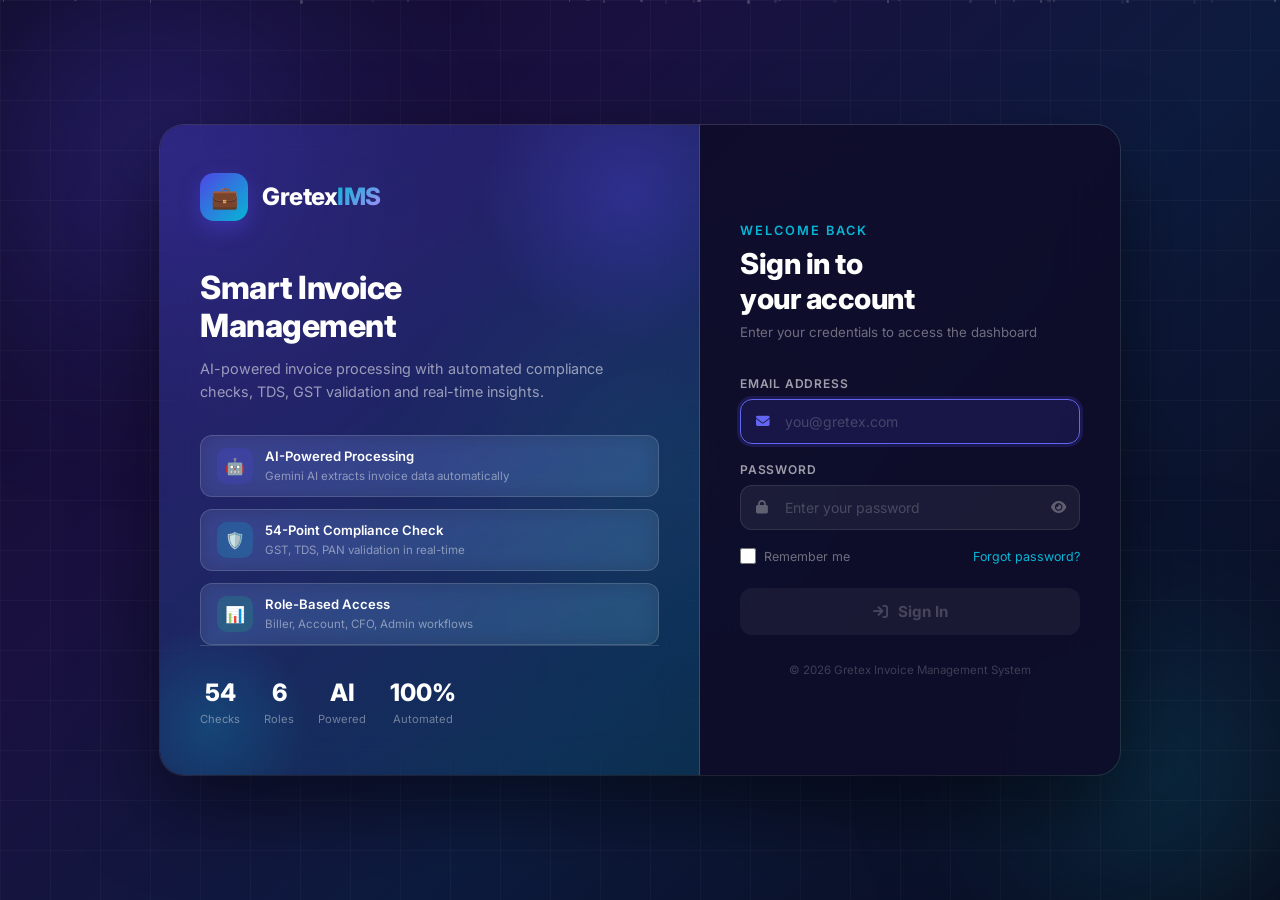
==== commit 78bfd490: "Add files via upload" ====
--- a/index.html
+++ b/index.html
@@ -1,954 +1,954 @@
-<!DOCTYPE html>
-<html lang="en">
-<head>
-  <meta charset="UTF-8"/>
-  <meta name="viewport" content="width=device-width, initial-scale=1.0"/>
-  <title>Gretex — Invoice Management</title>
-
-  <link href="https://fonts.googleapis.com/css2?family=Inter:wght@300;400;500;600;700;800;900&display=swap" rel="stylesheet"/>
-  <link href="https://cdnjs.cloudflare.com/ajax/libs/font-awesome/6.4.0/css/all.min.css" rel="stylesheet"/>
-
-  <style>
-    *, *::before, *::after { box-sizing: border-box; margin: 0; padding: 0; }
-
-    :root {
-      --primary      : #4f46e5;
-      --primary-light: #6366f1;
-      --primary-dark : #3730a3;
-      --accent       : #06b6d4;
-      --success      : #10b981;
-      --danger       : #ef4444;
-      --white        : #ffffff;
-      --glass        : rgba(255,255,255,0.08);
-      --glass-border : rgba(255,255,255,0.15);
-    }
-
-    html, body {
-      height    : 100%;
-      font-family: 'Inter', sans-serif;
-      overflow  : hidden;
-    }
-
-    /* ══════════════════════════════════════
-       BACKGROUND
-    ══════════════════════════════════════ */
-    .bg {
-      position  : fixed;
-      inset     : 0;
-      background: linear-gradient(135deg,
-        #0f0c29 0%,
-        #1a1040 30%,
-        #0d1b3e 60%,
-        #0a0a1a 100%);
-      z-index   : 0;
-    }
-
-    /* Animated gradient orbs */
-    .orb {
-      position     : absolute;
-      border-radius: 50%;
-      filter       : blur(80px);
-      animation    : orbFloat 8s ease-in-out infinite;
-      pointer-events: none;
-    }
-
-    .orb-1 {
-      width     : 500px;
-      height    : 500px;
-      background: radial-gradient(circle,
-        rgba(79,70,229,0.35) 0%, transparent 70%);
-      top       : -100px;
-      left      : -100px;
-      animation-delay: 0s;
-    }
-
-    .orb-2 {
-      width     : 400px;
-      height    : 400px;
-      background: radial-gradient(circle,
-        rgba(6,182,212,0.25) 0%, transparent 70%);
-      bottom    : -80px;
-      right     : -80px;
-      animation-delay: -3s;
-    }
-
-    .orb-3 {
-      width     : 300px;
-      height    : 300px;
-      background: radial-gradient(circle,
-        rgba(16,185,129,0.2) 0%, transparent 70%);
-      top       : 50%;
-      left      : 50%;
-      transform : translate(-50%, -50%);
-      animation-delay: -6s;
-    }
-
-    @keyframes orbFloat {
-      0%, 100% { transform: translate(0, 0) scale(1); }
-      33%      { transform: translate(30px, -30px) scale(1.05); }
-      66%      { transform: translate(-20px, 20px) scale(0.95); }
-    }
-
-    /* Grid pattern overlay */
-    .grid-overlay {
-      position  : fixed;
-      inset     : 0;
-      background-image:
-        linear-gradient(rgba(255,255,255,0.03) 1px, transparent 1px),
-        linear-gradient(90deg, rgba(255,255,255,0.03) 1px, transparent 1px);
-      background-size: 50px 50px;
-      z-index   : 1;
-      pointer-events: none;
-    }
-
-    /* ══════════════════════════════════════
-       MAIN LAYOUT
-    ══════════════════════════════════════ */
-    .page {
-      position: relative;
-      z-index : 2;
-      height  : 100vh;
-      display : flex;
-      align-items: center;
-      justify-content: center;
-      padding : 20px;
-    }
-
-    .login-container {
-      display  : flex;
-      width    : 100%;
-      max-width: 960px;
-      min-height: 560px;
-      border-radius: 24px;
-      overflow : hidden;
-      box-shadow: 0 32px 80px rgba(0,0,0,0.5),
-                  0 0 0 1px var(--glass-border);
-    }
-
-    /* ══════════════════════════════════════
-       LEFT PANEL — Branding
-    ══════════════════════════════════════ */
-    .left-panel {
-      flex      : 1;
-      background: linear-gradient(145deg,
-        rgba(79,70,229,0.3) 0%,
-        rgba(6,182,212,0.15) 100%);
-      backdrop-filter: blur(20px);
-      border-right: 1px solid var(--glass-border);
-      padding   : 48px 40px;
-      display   : flex;
-      flex-direction: column;
-      justify-content: space-between;
-      position  : relative;
-      overflow  : hidden;
-    }
-
-    .left-panel::before {
-      content  : "";
-      position : absolute;
-      width    : 300px;
-      height   : 300px;
-      background: radial-gradient(circle,
-        rgba(79,70,229,0.3) 0%, transparent 70%);
-      top      : -80px;
-      right    : -80px;
-      border-radius: 50%;
-    }
-
-    .left-panel::after {
-      content  : "";
-      position : absolute;
-      width    : 200px;
-      height   : 200px;
-      background: radial-gradient(circle,
-        rgba(6,182,212,0.2) 0%, transparent 70%);
-      bottom   : -50px;
-      left     : -50px;
-      border-radius: 50%;
-    }
-
-    /* Brand Logo */
-    .brand {
-      position: relative;
-      z-index : 2;
-    }
-
-    .brand-logo {
-      display    : flex;
-      align-items: center;
-      gap        : 14px;
-      margin-bottom: 48px;
-    }
-
-    .brand-icon {
-      width          : 48px;
-      height         : 48px;
-      background     : linear-gradient(135deg,
-        var(--primary), var(--accent));
-      border-radius  : 14px;
-      display        : flex;
-      align-items    : center;
-      justify-content: center;
-      font-size      : 22px;
-      box-shadow     : 0 8px 20px rgba(79,70,229,0.4);
-    }
-
-    .brand-name {
-      font-size  : 1.5rem;
-      font-weight: 800;
-      color      : var(--white);
-      letter-spacing: -0.5px;
-    }
-
-    .brand-name span {
-      background: linear-gradient(135deg, var(--accent), #a78bfa);
-      -webkit-background-clip: text;
-      -webkit-text-fill-color: transparent;
-    }
-
-    /* Headline */
-    .brand-headline {
-      margin-bottom: 32px;
-    }
-
-    .brand-headline h2 {
-      font-size  : 2rem;
-      font-weight: 800;
-      color      : var(--white);
-      line-height: 1.2;
-      margin-bottom: 12px;
-      letter-spacing: -0.5px;
-    }
-
-    .brand-headline p {
-      font-size: 0.9rem;
-      color    : rgba(255,255,255,0.55);
-      line-height: 1.6;
-    }
-
-    /* Feature Pills */
-    .features {
-      display       : flex;
-      flex-direction: column;
-      gap           : 12px;
-    }
-
-    .feature-item {
-      display    : flex;
-      align-items: center;
-      gap        : 12px;
-      padding    : 12px 16px;
-      background : var(--glass);
-      border     : 1px solid var(--glass-border);
-      border-radius: 12px;
-      backdrop-filter: blur(10px);
-      transition : all 0.3s ease;
-    }
-
-    .feature-item:hover {
-      background: rgba(255,255,255,0.12);
-      transform : translateX(4px);
-    }
-
-    .feature-icon {
-      width          : 36px;
-      height         : 36px;
-      border-radius  : 10px;
-      display        : flex;
-      align-items    : center;
-      justify-content: center;
-      font-size      : 16px;
-      flex-shrink    : 0;
-    }
-
-    .feature-text strong {
-      display    : block;
-      font-size  : 0.82rem;
-      font-weight: 600;
-      color      : var(--white);
-    }
-
-    .feature-text span {
-      font-size: 0.72rem;
-      color    : rgba(255,255,255,0.45);
-    }
-
-    /* Stats */
-    .brand-stats {
-      display       : flex;
-      gap           : 24px;
-      position      : relative;
-      z-index       : 2;
-      margin-top    : auto;
-      padding-top   : 32px;
-      border-top    : 1px solid var(--glass-border);
-    }
-
-    .stat-item { text-align: center; }
-
-    .stat-item .num {
-      font-size  : 1.5rem;
-      font-weight: 800;
-      color      : var(--white);
-      display    : block;
-    }
-
-    .stat-item .lbl {
-      font-size: 0.7rem;
-      color    : rgba(255,255,255,0.4);
-      margin-top: 2px;
-    }
-
-    /* ══════════════════════════════════════
-       RIGHT PANEL — Login Form
-    ══════════════════════════════════════ */
-    .right-panel {
-      width     : 420px;
-      flex-shrink: 0;
-      background: rgba(15,12,41,0.85);
-      backdrop-filter: blur(30px);
-      padding   : 48px 40px;
-      display   : flex;
-      flex-direction: column;
-      justify-content: center;
-    }
-
-    /* Form Header */
-    .form-header {
-      margin-bottom: 36px;
-    }
-
-    .form-header .welcome {
-      font-size  : 0.8rem;
-      font-weight: 600;
-      color      : var(--accent);
-      text-transform: uppercase;
-      letter-spacing: 2px;
-      margin-bottom: 8px;
-    }
-
-    .form-header h2 {
-      font-size  : 1.8rem;
-      font-weight: 800;
-      color      : var(--white);
-      letter-spacing: -0.5px;
-      margin-bottom: 8px;
-    }
-
-    .form-header p {
-      font-size: 0.83rem;
-      color    : rgba(255,255,255,0.4);
-    }
-
-    /* Input Groups */
-    .input-group {
-      margin-bottom: 18px;
-    }
-
-    .input-label {
-      display    : block;
-      font-size  : 0.75rem;
-      font-weight: 600;
-      color      : rgba(255,255,255,0.6);
-      margin-bottom: 8px;
-      text-transform: uppercase;
-      letter-spacing: 0.8px;
-    }
-
-    .input-wrap {
-      position     : relative;
-      display      : flex;
-      align-items  : center;
-    }
-
-    .input-ico {
-      position      : absolute;
-      left          : 16px;
-      color         : rgba(255,255,255,0.3);
-      font-size     : 0.85rem;
-      pointer-events: none;
-      transition    : color 0.3s;
-      z-index       : 2;
-    }
-
-    .input-field {
-      width        : 100%;
-      padding      : 13px 16px 13px 44px;
-      background   : rgba(255,255,255,0.06);
-      border       : 1.5px solid rgba(255,255,255,0.1);
-      border-radius: 12px;
-      color        : var(--white);
-      font-size    : 0.875rem;
-      font-family  : 'Inter', sans-serif;
-      outline      : none;
-      transition   : all 0.3s ease;
-    }
-
-    .input-field::placeholder {
-      color: rgba(255,255,255,0.2);
-    }
-
-    .input-field:focus {
-      background  : rgba(79,70,229,0.15);
-      border-color: var(--primary-light);
-      box-shadow  : 0 0 0 3px rgba(79,70,229,0.2);
-    }
-
-    .input-field:focus + .input-ico,
-    .input-wrap:focus-within .input-ico {
-      color: var(--primary-light);
-    }
-
-    .toggle-pwd {
-      position  : absolute;
-      right     : 14px;
-      background: none;
-      border    : none;
-      cursor    : pointer;
-      color     : rgba(255,255,255,0.3);
-      font-size : 0.85rem;
-      padding   : 0;
-      transition: color 0.3s;
-      z-index   : 2;
-    }
-
-    .toggle-pwd:hover { color: rgba(255,255,255,0.7); }
-
-    /* Options Row */
-    .options-row {
-      display        : flex;
-      align-items    : center;
-      justify-content: space-between;
-      margin-bottom  : 24px;
-    }
-
-    .remember {
-      display    : flex;
-      align-items: center;
-      gap        : 8px;
-      cursor     : pointer;
-    }
-
-    .remember input[type="checkbox"] {
-      width       : 16px;
-      height      : 16px;
-      accent-color: var(--primary-light);
-      cursor      : pointer;
-    }
-
-    .remember span {
-      font-size: 0.78rem;
-      color    : rgba(255,255,255,0.4);
-    }
-
-    .forgot {
-      font-size : 0.78rem;
-      color     : var(--accent);
-      cursor    : pointer;
-      background: none;
-      border    : none;
-      font-family: 'Inter', sans-serif;
-      transition: opacity 0.2s;
-    }
-
-    .forgot:hover { opacity: 0.7; }
-
-    /* Login Button */
-    .login-btn {
-      width          : 100%;
-      padding        : 14px;
-      background     : linear-gradient(135deg,
-        var(--primary), var(--primary-light));
-      color          : var(--white);
-      border         : none;
-      border-radius  : 12px;
-      font-size      : 0.95rem;
-      font-weight    : 700;
-      cursor         : pointer;
-      font-family    : 'Inter', sans-serif;
-      display        : flex;
-      align-items    : center;
-      justify-content: center;
-      gap            : 10px;
-      transition     : all 0.3s ease;
-      box-shadow     : 0 8px 24px rgba(79,70,229,0.4);
-      position       : relative;
-      overflow       : hidden;
-    }
-
-    .login-btn::before {
-      content   : "";
-      position  : absolute;
-      top       : 0;
-      left      : -100%;
-      width     : 100%;
-      height    : 100%;
-      background: linear-gradient(90deg,
-        transparent, rgba(255,255,255,0.1), transparent);
-      transition: left 0.5s ease;
-    }
-
-    .login-btn:hover:not(:disabled)::before { left: 100%; }
-
-    .login-btn:hover:not(:disabled) {
-      transform  : translateY(-2px);
-      box-shadow : 0 12px 32px rgba(79,70,229,0.5);
-    }
-
-    .login-btn:active:not(:disabled) { transform: translateY(0); }
-
-    .login-btn:disabled {
-      opacity   : 0.5;
-      cursor    : not-allowed;
-      transform : none;
-      box-shadow: none;
-      background: rgba(255,255,255,0.1);
-      color     : rgba(255,255,255,0.4);
-    }
-    
-    .login-btn:disabled::before {
-      display: none;
-    }
-
-    /* Button Spinner */
-    .btn-spinner {
-      width        : 18px;
-      height       : 18px;
-      border       : 2px solid rgba(255,255,255,0.3);
-      border-top   : 2px solid var(--white);
-      border-radius: 50%;
-      animation    : spin 0.7s linear infinite;
-      display      : none;
-    }
-
-    @keyframes spin { to { transform: rotate(360deg); } }
-
-    /* Error Message */
-    .error-box {
-      display      : none;
-      align-items  : center;
-      gap          : 10px;
-      padding      : 12px 16px;
-      background   : rgba(239,68,68,0.12);
-      border       : 1px solid rgba(239,68,68,0.3);
-      border-radius: 10px;
-      margin-bottom: 18px;
-      font-size    : 0.82rem;
-      color        : #fca5a5;
-    }
-
-    .error-box.show { display: flex; }
-
-    .error-box i { color: #ef4444; font-size: 0.9rem; }
-
-    /* Footer */
-    .form-footer {
-      margin-top: 28px;
-      text-align: center;
-      font-size : 0.72rem;
-      color     : rgba(255,255,255,0.2);
-    }
-
-    /* ══════════════════════════════════════
-       RESPONSIVE
-    ══════════════════════════════════════ */
-    @media (max-width: 768px) {
-      .left-panel { display: none; }
-      .right-panel {
-        width     : 100%;
-        max-width : 440px;
-        padding   : 40px 28px;
-        border-radius: 24px;
-      }
-      .login-container {
-        background: rgba(15,12,41,0.9);
-        backdrop-filter: blur(30px);
-        max-width : 440px;
-      }
-    }
-
-    /* ══════════════════════════════════════
-       ANIMATED PARTICLES
-    ══════════════════════════════════════ */
-    .particles {
-      position : fixed;
-      inset    : 0;
-      z-index  : 1;
-      overflow : hidden;
-      pointer-events: none;
-    }
-
-    .particle {
-      position     : absolute;
-      width        : 2px;
-      height       : 2px;
-      background   : rgba(255,255,255,0.4);
-      border-radius: 50%;
-      animation    : particleFloat linear infinite;
-    }
-
-    @keyframes particleFloat {
-      0%   { transform: translateY(100vh) translateX(0); opacity: 0; }
-      10%  { opacity: 1; }
-      90%  { opacity: 1; }
-      100% { transform: translateY(-10vh) translateX(50px); opacity: 0; }
-    }
-  </style>
-</head>
-
-<body>
-
-  <!-- Background -->
-  <div class="bg">
-    <div class="orb orb-1"></div>
-    <div class="orb orb-2"></div>
-    <div class="orb orb-3"></div>
-  </div>
-  <div class="grid-overlay"></div>
-
-  <!-- Particles -->
-  <div class="particles" id="particles"></div>
-
-  <!-- Main Page -->
-  <div class="page">
-    <div class="login-container">
-
-      <!-- ── LEFT PANEL ── -->
-      <div class="left-panel">
-        <div class="brand">
-
-          <!-- Logo -->
-          <div class="brand-logo">
-            <div class="brand-icon">💼</div>
-            <div>
-              <div class="brand-name">
-                Gretex<span>IMS</span>
-              </div>
-            </div>
-          </div>
-
-          <!-- Headline -->
-          <div class="brand-headline">
-            <h2>Smart Invoice<br/>Management</h2>
-            <p>
-              AI-powered invoice processing with automated
-              compliance checks, TDS, GST validation and
-              real-time insights.
-            </p>
-          </div>
-
-          <!-- Features -->
-          <div class="features">
-            <div class="feature-item">
-              <div class="feature-icon"
-                style="background:rgba(79,70,229,0.2)">🤖</div>
-              <div class="feature-text">
-                <strong>AI-Powered Processing</strong>
-                <span>Gemini AI extracts invoice data automatically</span>
-              </div>
-            </div>
-            <div class="feature-item">
-              <div class="feature-icon"
-                style="background:rgba(6,182,212,0.2)">🛡️</div>
-              <div class="feature-text">
-                <strong>54-Point Compliance Check</strong>
-                <span>GST, TDS, PAN validation in real-time</span>
-              </div>
-            </div>
-            <div class="feature-item">
-              <div class="feature-icon"
-                style="background:rgba(16,185,129,0.2)">📊</div>
-              <div class="feature-text">
-                <strong>Role-Based Access</strong>
-                <span>Biller, Account, CFO, Admin workflows</span>
-              </div>
-            </div>
-          </div>
-        </div>
-
-        <!-- Stats -->
-        <div class="brand-stats">
-          <div class="stat-item">
-            <span class="num">54</span>
-            <span class="lbl">Checks</span>
-          </div>
-          <div class="stat-item">
-            <span class="num">6</span>
-            <span class="lbl">Roles</span>
-          </div>
-          <div class="stat-item">
-            <span class="num">AI</span>
-            <span class="lbl">Powered</span>
-          </div>
-          <div class="stat-item">
-            <span class="num">100%</span>
-            <span class="lbl">Automated</span>
-          </div>
-        </div>
-      </div>
-
-      <!-- ── RIGHT PANEL ── -->
-      <div class="right-panel">
-
-        <!-- Header -->
-        <div class="form-header">
-          <div class="welcome">Welcome back</div>
-          <h2>Sign in to<br/>your account</h2>
-          <p>Enter your credentials to access the dashboard</p>
-        </div>
-
-        <!-- Error Box -->
-        <div class="error-box" id="errorBox">
-          <i class="fa fa-circle-exclamation"></i>
-          <span id="errorText">Invalid email or password</span>
-        </div>
-
-        <!-- Email -->
-        <div class="input-group">
-          <label class="input-label">Email Address</label>
-          <div class="input-wrap">
-            <i class="fa fa-envelope input-ico"></i>
-            <input
-              type="email"
-              class="input-field"
-              id="emailInput"
-              placeholder="you@gretex.com"
-              autocomplete="email"
-            />
-          </div>
-        </div>
-
-        <!-- Password -->
-        <div class="input-group">
-          <label class="input-label">Password</label>
-          <div class="input-wrap">
-            <i class="fa fa-lock input-ico"></i>
-            <input
-              type="password"
-              class="input-field"
-              id="passwordInput"
-              placeholder="Enter your password"
-              autocomplete="current-password"
-            />
-            <button type="button" class="toggle-pwd" id="togglePwd">
-              <i class="fa fa-eye" id="eyeIcon"></i>
-            </button>
-          </div>
-        </div>
-
-        <!-- Options -->
-        <div class="options-row">
-          <label class="remember">
-            <input type="checkbox" id="rememberMe"/>
-            <span>Remember me</span>
-          </label>
-          <button class="forgot" onclick="showForgot()">
-            Forgot password?
-          </button>
-        </div>
-
-        <!-- Login Button (Initially disabled) -->
-        <button class="login-btn" id="loginBtn"
-          onclick="handleLogin()" disabled>
-          <div class="btn-spinner" id="btnSpinner"></div>
-          <i class="fa fa-arrow-right-to-bracket" id="btnIcon"></i>
-          <span id="btnText">Sign In</span>
-        </button>
-
-        <!-- Footer -->
-        <div class="form-footer">
-          © 2026 Gretex Invoice Management System
-        </div>
-
-      </div>
-    </div>
-  </div>
-
-
-  <script src="js/api.js"></script>
-  <script>
-
-    // ── Generate particles ──
-    (function () {
-      const container = document.getElementById("particles");
-      for (let i = 0; i < 30; i++) {
-        const p = document.createElement("div");
-        p.className = "particle";
-        p.style.cssText = `
-          left    : ${Math.random() * 100}%;
-          width   : ${Math.random() * 3 + 1}px;
-          height  : ${Math.random() * 3 + 1}px;
-          opacity : ${Math.random() * 0.5 + 0.1};
-          animation-duration   : ${Math.random() * 15 + 10}s;
-          animation-delay      : ${Math.random() * -20}s;
-        `;
-        container.appendChild(p);
-      }
-    })();
-
-    // ── Form Validity Check ──
-    function checkFormValidity() {
-      const email    = document.getElementById("emailInput").value.trim();
-      const password = document.getElementById("passwordInput").value;
-      const btn      = document.getElementById("loginBtn");
-      const isLoading = document.getElementById("btnSpinner").style.display === "block";
-      
-      // Button enable hoga sirf tab jab dono fields mein value ho aur loading state na ho
-      if (!isLoading) {
-        btn.disabled = (!email || !password);
-      }
-    }
-
-    // ── Check if already logged in ──
-    window.addEventListener("DOMContentLoaded", () => {
-      if (typeof Auth !== 'undefined' && Auth.isLoggedIn()) {
-        const user = Auth.getUser();
-        window.location.href = user.dashboard || "account.html";
-        return;
-      }
-
-      // Restore email
-      const saved = localStorage.getItem("gretex_email");
-      if (saved) {
-        document.getElementById("emailInput").value  = saved;
-        document.getElementById("rememberMe").checked = true;
-      }
-
-      document.getElementById("emailInput").focus();
-      checkFormValidity(); // Initial check incase fields are pre-filled
-    });
-
-    // ── Toggle password ──
-    document.getElementById("togglePwd").addEventListener("click", () => {
-      const input = document.getElementById("passwordInput");
-      const icon  = document.getElementById("eyeIcon");
-      const show  = input.type === "password";
-      input.type  = show ? "text" : "password";
-      icon.className = show ? "fa fa-eye-slash" : "fa fa-eye";
-    });
-
-    // ── Enter key ──
-    document.getElementById("passwordInput")
-      .addEventListener("keydown", e => {
-        if (e.key === "Enter" && !document.getElementById("loginBtn").disabled) {
-          handleLogin();
-        }
-      });
-
-    document.getElementById("emailInput")
-      .addEventListener("keydown", e => {
-        if (e.key === "Enter")
-          document.getElementById("passwordInput").focus();
-      });
-
-    // ── Clear error and check validity on type ──
-    ["emailInput", "passwordInput"].forEach(id => {
-      document.getElementById(id).addEventListener("input", () => {
-        hideError();
-        checkFormValidity();
-      });
-    });
-
-    // ── Handle Login ──
-    async function handleLogin() {
-      hideError();
-
-      const email    = document.getElementById("emailInput").value.trim();
-      const password = document.getElementById("passwordInput").value;
-      const remember = document.getElementById("rememberMe").checked;
-
-      // Extra check just in case
-      if (!email || !password) return;
-
-      setLoading(true);
-
-      try {
-        const res = typeof API !== 'undefined' ? await API.auth.login(email, password) : { success: false, message: "API not defined" };
-
-        if (!res?.success) {
-          showError(res?.message || "Invalid email or password");
-          setLoading(false);
-          // Shake animation
-          document.querySelector(".right-panel")
-            .animate([
-              { transform: "translateX(-8px)" },
-              { transform: "translateX(8px)"  },
-              { transform: "translateX(-6px)" },
-              { transform: "translateX(6px)"  },
-              { transform: "translateX(0)"    }
-            ], { duration: 400, easing: "ease-out" });
-          return;
-        }
-
-        // Save session
-        if (typeof Auth !== 'undefined') Auth.saveSession(res.data);
-
-        // Remember me
-        if (remember) {
-          localStorage.setItem("gretex_email", email);
-        } else {
-          localStorage.removeItem("gretex_email");
-        }
-
-        // Success state
-        const btn = document.getElementById("loginBtn");
-        btn.style.background =
-          "linear-gradient(135deg, #10b981, #059669)";
-        btn.style.boxShadow  =
-          "0 8px 24px rgba(16,185,129,0.4)";
-        document.getElementById("btnIcon").className =
-          "fa fa-circle-check";
-        document.getElementById("btnText").textContent =
-          "Success! Redirecting...";
-
-        // Redirect
-        setTimeout(() => {
-          window.location.href = res.data.dashboard;
-        }, 800);
-
-      } catch (err) {
-        showError("Connection failed. Please try again.");
-        setLoading(false);
-      }
-    }
-
-    // ── Show/Hide Error ──
-    function showError(msg) {
-      document.getElementById("errorText").textContent = msg;
-      document.getElementById("errorBox").classList.add("show");
-      
-    }
-
-    function hideError() {
-      document.getElementById("errorBox").classList.remove("show");
-    }
-
-    // ── Loading State ──
-    function setLoading(loading) {
-      const btn     = document.getElementById("loginBtn");
-      const spinner = document.getElementById("btnSpinner");
-      const icon    = document.getElementById("btnIcon");
-      const text    = document.getElementById("btnText");
-
-      if (loading) {
-        btn.disabled = true;
-      } else {
-        checkFormValidity(); // Re-evaluate based on input fields
-      }
-      
-      spinner.style.display = loading ? "block"  : "none";
-      icon.style.display    = loading ? "none"   : "inline";
-      text.textContent      = loading
-        ? "Signing in..." : "Sign In";
-    }
-
-    // ── Forgot Password ──
-    function showForgot() {
-      showError(
-        "Please contact your Admin to reset your password."
-      );
-    }
-
-  </script>
-</body>
-</html>
+<!DOCTYPE html>
+<html lang="en">
+<head>
+  <meta charset="UTF-8"/>
+  <meta name="viewport" content="width=device-width, initial-scale=1.0"/>
+  <title>Gretex — Invoice Management</title>
+
+  <link href="https://fonts.googleapis.com/css2?family=Inter:wght@300;400;500;600;700;800;900&display=swap" rel="stylesheet"/>
+  <link href="https://cdnjs.cloudflare.com/ajax/libs/font-awesome/6.4.0/css/all.min.css" rel="stylesheet"/>
+
+  <style>
+    *, *::before, *::after { box-sizing: border-box; margin: 0; padding: 0; }
+
+    :root {
+      --primary      : #4f46e5;
+      --primary-light: #6366f1;
+      --primary-dark : #3730a3;
+      --accent       : #06b6d4;
+      --success      : #10b981;
+      --danger       : #ef4444;
+      --white        : #ffffff;
+      --glass        : rgba(255,255,255,0.08);
+      --glass-border : rgba(255,255,255,0.15);
+    }
+
+    html, body {
+      height    : 100%;
+      font-family: 'Inter', sans-serif;
+      overflow  : hidden;
+    }
+
+    /* ══════════════════════════════════════
+       BACKGROUND
+    ══════════════════════════════════════ */
+    .bg {
+      position  : fixed;
+      inset     : 0;
+      background: linear-gradient(135deg,
+        #0f0c29 0%,
+        #1a1040 30%,
+        #0d1b3e 60%,
+        #0a0a1a 100%);
+      z-index   : 0;
+    }
+
+    /* Animated gradient orbs */
+    .orb {
+      position     : absolute;
+      border-radius: 50%;
+      filter       : blur(80px);
+      animation    : orbFloat 8s ease-in-out infinite;
+      pointer-events: none;
+    }
+
+    .orb-1 {
+      width     : 500px;
+      height    : 500px;
+      background: radial-gradient(circle,
+        rgba(79,70,229,0.35) 0%, transparent 70%);
+      top       : -100px;
+      left      : -100px;
+      animation-delay: 0s;
+    }
+
+    .orb-2 {
+      width     : 400px;
+      height    : 400px;
+      background: radial-gradient(circle,
+        rgba(6,182,212,0.25) 0%, transparent 70%);
+      bottom    : -80px;
+      right     : -80px;
+      animation-delay: -3s;
+    }
+
+    .orb-3 {
+      width     : 300px;
+      height    : 300px;
+      background: radial-gradient(circle,
+        rgba(16,185,129,0.2) 0%, transparent 70%);
+      top       : 50%;
+      left      : 50%;
+      transform : translate(-50%, -50%);
+      animation-delay: -6s;
+    }
+
+    @keyframes orbFloat {
+      0%, 100% { transform: translate(0, 0) scale(1); }
+      33%      { transform: translate(30px, -30px) scale(1.05); }
+      66%      { transform: translate(-20px, 20px) scale(0.95); }
+    }
+
+    /* Grid pattern overlay */
+    .grid-overlay {
+      position  : fixed;
+      inset     : 0;
+      background-image:
+        linear-gradient(rgba(255,255,255,0.03) 1px, transparent 1px),
+        linear-gradient(90deg, rgba(255,255,255,0.03) 1px, transparent 1px);
+      background-size: 50px 50px;
+      z-index   : 1;
+      pointer-events: none;
+    }
+
+    /* ══════════════════════════════════════
+       MAIN LAYOUT
+    ══════════════════════════════════════ */
+    .page {
+      position: relative;
+      z-index : 2;
+      height  : 100vh;
+      display : flex;
+      align-items: center;
+      justify-content: center;
+      padding : 20px;
+    }
+
+    .login-container {
+      display  : flex;
+      width    : 100%;
+      max-width: 960px;
+      min-height: 560px;
+      border-radius: 24px;
+      overflow : hidden;
+      box-shadow: 0 32px 80px rgba(0,0,0,0.5),
+                  0 0 0 1px var(--glass-border);
+    }
+
+    /* ══════════════════════════════════════
+       LEFT PANEL — Branding
+    ══════════════════════════════════════ */
+    .left-panel {
+      flex      : 1;
+      background: linear-gradient(145deg,
+        rgba(79,70,229,0.3) 0%,
+        rgba(6,182,212,0.15) 100%);
+      backdrop-filter: blur(20px);
+      border-right: 1px solid var(--glass-border);
+      padding   : 48px 40px;
+      display   : flex;
+      flex-direction: column;
+      justify-content: space-between;
+      position  : relative;
+      overflow  : hidden;
+    }
+
+    .left-panel::before {
+      content  : "";
+      position : absolute;
+      width    : 300px;
+      height   : 300px;
+      background: radial-gradient(circle,
+        rgba(79,70,229,0.3) 0%, transparent 70%);
+      top      : -80px;
+      right    : -80px;
+      border-radius: 50%;
+    }
+
+    .left-panel::after {
+      content  : "";
+      position : absolute;
+      width    : 200px;
+      height   : 200px;
+      background: radial-gradient(circle,
+        rgba(6,182,212,0.2) 0%, transparent 70%);
+      bottom   : -50px;
+      left     : -50px;
+      border-radius: 50%;
+    }
+
+    /* Brand Logo */
+    .brand {
+      position: relative;
+      z-index : 2;
+    }
+
+    .brand-logo {
+      display    : flex;
+      align-items: center;
+      gap        : 14px;
+      margin-bottom: 48px;
+    }
+
+    .brand-icon {
+      width          : 48px;
+      height         : 48px;
+      background     : linear-gradient(135deg,
+        var(--primary), var(--accent));
+      border-radius  : 14px;
+      display        : flex;
+      align-items    : center;
+      justify-content: center;
+      font-size      : 22px;
+      box-shadow     : 0 8px 20px rgba(79,70,229,0.4);
+    }
+
+    .brand-name {
+      font-size  : 1.5rem;
+      font-weight: 800;
+      color      : var(--white);
+      letter-spacing: -0.5px;
+    }
+
+    .brand-name span {
+      background: linear-gradient(135deg, var(--accent), #a78bfa);
+      -webkit-background-clip: text;
+      -webkit-text-fill-color: transparent;
+    }
+
+    /* Headline */
+    .brand-headline {
+      margin-bottom: 32px;
+    }
+
+    .brand-headline h2 {
+      font-size  : 2rem;
+      font-weight: 800;
+      color      : var(--white);
+      line-height: 1.2;
+      margin-bottom: 12px;
+      letter-spacing: -0.5px;
+    }
+
+    .brand-headline p {
+      font-size: 0.9rem;
+      color    : rgba(255,255,255,0.55);
+      line-height: 1.6;
+    }
+
+    /* Feature Pills */
+    .features {
+      display       : flex;
+      flex-direction: column;
+      gap           : 12px;
+    }
+
+    .feature-item {
+      display    : flex;
+      align-items: center;
+      gap        : 12px;
+      padding    : 12px 16px;
+      background : var(--glass);
+      border     : 1px solid var(--glass-border);
+      border-radius: 12px;
+      backdrop-filter: blur(10px);
+      transition : all 0.3s ease;
+    }
+
+    .feature-item:hover {
+      background: rgba(255,255,255,0.12);
+      transform : translateX(4px);
+    }
+
+    .feature-icon {
+      width          : 36px;
+      height         : 36px;
+      border-radius  : 10px;
+      display        : flex;
+      align-items    : center;
+      justify-content: center;
+      font-size      : 16px;
+      flex-shrink    : 0;
+    }
+
+    .feature-text strong {
+      display    : block;
+      font-size  : 0.82rem;
+      font-weight: 600;
+      color      : var(--white);
+    }
+
+    .feature-text span {
+      font-size: 0.72rem;
+      color    : rgba(255,255,255,0.45);
+    }
+
+    /* Stats */
+    .brand-stats {
+      display       : flex;
+      gap           : 24px;
+      position      : relative;
+      z-index       : 2;
+      margin-top    : auto;
+      padding-top   : 32px;
+      border-top    : 1px solid var(--glass-border);
+    }
+
+    .stat-item { text-align: center; }
+
+    .stat-item .num {
+      font-size  : 1.5rem;
+      font-weight: 800;
+      color      : var(--white);
+      display    : block;
+    }
+
+    .stat-item .lbl {
+      font-size: 0.7rem;
+      color    : rgba(255,255,255,0.4);
+      margin-top: 2px;
+    }
+
+    /* ══════════════════════════════════════
+       RIGHT PANEL — Login Form
+    ══════════════════════════════════════ */
+    .right-panel {
+      width     : 420px;
+      flex-shrink: 0;
+      background: rgba(15,12,41,0.85);
+      backdrop-filter: blur(30px);
+      padding   : 48px 40px;
+      display   : flex;
+      flex-direction: column;
+      justify-content: center;
+    }
+
+    /* Form Header */
+    .form-header {
+      margin-bottom: 36px;
+    }
+
+    .form-header .welcome {
+      font-size  : 0.8rem;
+      font-weight: 600;
+      color      : var(--accent);
+      text-transform: uppercase;
+      letter-spacing: 2px;
+      margin-bottom: 8px;
+    }
+
+    .form-header h2 {
+      font-size  : 1.8rem;
+      font-weight: 800;
+      color      : var(--white);
+      letter-spacing: -0.5px;
+      margin-bottom: 8px;
+    }
+
+    .form-header p {
+      font-size: 0.83rem;
+      color    : rgba(255,255,255,0.4);
+    }
+
+    /* Input Groups */
+    .input-group {
+      margin-bottom: 18px;
+    }
+
+    .input-label {
+      display    : block;
+      font-size  : 0.75rem;
+      font-weight: 600;
+      color      : rgba(255,255,255,0.6);
+      margin-bottom: 8px;
+      text-transform: uppercase;
+      letter-spacing: 0.8px;
+    }
+
+    .input-wrap {
+      position     : relative;
+      display      : flex;
+      align-items  : center;
+    }
+
+    .input-ico {
+      position      : absolute;
+      left          : 16px;
+      color         : rgba(255,255,255,0.3);
+      font-size     : 0.85rem;
+      pointer-events: none;
+      transition    : color 0.3s;
+      z-index       : 2;
+    }
+
+    .input-field {
+      width        : 100%;
+      padding      : 13px 16px 13px 44px;
+      background   : rgba(255,255,255,0.06);
+      border       : 1.5px solid rgba(255,255,255,0.1);
+      border-radius: 12px;
+      color        : var(--white);
+      font-size    : 0.875rem;
+      font-family  : 'Inter', sans-serif;
+      outline      : none;
+      transition   : all 0.3s ease;
+    }
+
+    .input-field::placeholder {
+      color: rgba(255,255,255,0.2);
+    }
+
+    .input-field:focus {
+      background  : rgba(79,70,229,0.15);
+      border-color: var(--primary-light);
+      box-shadow  : 0 0 0 3px rgba(79,70,229,0.2);
+    }
+
+    .input-field:focus + .input-ico,
+    .input-wrap:focus-within .input-ico {
+      color: var(--primary-light);
+    }
+
+    .toggle-pwd {
+      position  : absolute;
+      right     : 14px;
+      background: none;
+      border    : none;
+      cursor    : pointer;
+      color     : rgba(255,255,255,0.3);
+      font-size : 0.85rem;
+      padding   : 0;
+      transition: color 0.3s;
+      z-index   : 2;
+    }
+
+    .toggle-pwd:hover { color: rgba(255,255,255,0.7); }
+
+    /* Options Row */
+    .options-row {
+      display        : flex;
+      align-items    : center;
+      justify-content: space-between;
+      margin-bottom  : 24px;
+    }
+
+    .remember {
+      display    : flex;
+      align-items: center;
+      gap        : 8px;
+      cursor     : pointer;
+    }
+
+    .remember input[type="checkbox"] {
+      width       : 16px;
+      height      : 16px;
+      accent-color: var(--primary-light);
+      cursor      : pointer;
+    }
+
+    .remember span {
+      font-size: 0.78rem;
+      color    : rgba(255,255,255,0.4);
+    }
+
+    .forgot {
+      font-size : 0.78rem;
+      color     : var(--accent);
+      cursor    : pointer;
+      background: none;
+      border    : none;
+      font-family: 'Inter', sans-serif;
+      transition: opacity 0.2s;
+    }
+
+    .forgot:hover { opacity: 0.7; }
+
+    /* Login Button */
+    .login-btn {
+      width          : 100%;
+      padding        : 14px;
+      background     : linear-gradient(135deg,
+        var(--primary), var(--primary-light));
+      color          : var(--white);
+      border         : none;
+      border-radius  : 12px;
+      font-size      : 0.95rem;
+      font-weight    : 700;
+      cursor         : pointer;
+      font-family    : 'Inter', sans-serif;
+      display        : flex;
+      align-items    : center;
+      justify-content: center;
+      gap            : 10px;
+      transition     : all 0.3s ease;
+      box-shadow     : 0 8px 24px rgba(79,70,229,0.4);
+      position       : relative;
+      overflow       : hidden;
+    }
+
+    .login-btn::before {
+      content   : "";
+      position  : absolute;
+      top       : 0;
+      left      : -100%;
+      width     : 100%;
+      height    : 100%;
+      background: linear-gradient(90deg,
+        transparent, rgba(255,255,255,0.1), transparent);
+      transition: left 0.5s ease;
+    }
+
+    .login-btn:hover:not(:disabled)::before { left: 100%; }
+
+    .login-btn:hover:not(:disabled) {
+      transform  : translateY(-2px);
+      box-shadow : 0 12px 32px rgba(79,70,229,0.5);
+    }
+
+    .login-btn:active:not(:disabled) { transform: translateY(0); }
+
+    .login-btn:disabled {
+      opacity   : 0.5;
+      cursor    : not-allowed;
+      transform : none;
+      box-shadow: none;
+      background: rgba(255,255,255,0.1);
+      color     : rgba(255,255,255,0.4);
+    }
+    
+    .login-btn:disabled::before {
+      display: none;
+    }
+
+    /* Button Spinner */
+    .btn-spinner {
+      width        : 18px;
+      height       : 18px;
+      border       : 2px solid rgba(255,255,255,0.3);
+      border-top   : 2px solid var(--white);
+      border-radius: 50%;
+      animation    : spin 0.7s linear infinite;
+      display      : none;
+    }
+
+    @keyframes spin { to { transform: rotate(360deg); } }
+
+    /* Error Message */
+    .error-box {
+      display      : none;
+      align-items  : center;
+      gap          : 10px;
+      padding      : 12px 16px;
+      background   : rgba(239,68,68,0.12);
+      border       : 1px solid rgba(239,68,68,0.3);
+      border-radius: 10px;
+      margin-bottom: 18px;
+      font-size    : 0.82rem;
+      color        : #fca5a5;
+    }
+
+    .error-box.show { display: flex; }
+
+    .error-box i { color: #ef4444; font-size: 0.9rem; }
+
+    /* Footer */
+    .form-footer {
+      margin-top: 28px;
+      text-align: center;
+      font-size : 0.72rem;
+      color     : rgba(255,255,255,0.2);
+    }
+
+    /* ══════════════════════════════════════
+       RESPONSIVE
+    ══════════════════════════════════════ */
+    @media (max-width: 768px) {
+      .left-panel { display: none; }
+      .right-panel {
+        width     : 100%;
+        max-width : 440px;
+        padding   : 40px 28px;
+        border-radius: 24px;
+      }
+      .login-container {
+        background: rgba(15,12,41,0.9);
+        backdrop-filter: blur(30px);
+        max-width : 440px;
+      }
+    }
+
+    /* ══════════════════════════════════════
+       ANIMATED PARTICLES
+    ══════════════════════════════════════ */
+    .particles {
+      position : fixed;
+      inset    : 0;
+      z-index  : 1;
+      overflow : hidden;
+      pointer-events: none;
+    }
+
+    .particle {
+      position     : absolute;
+      width        : 2px;
+      height       : 2px;
+      background   : rgba(255,255,255,0.4);
+      border-radius: 50%;
+      animation    : particleFloat linear infinite;
+    }
+
+    @keyframes particleFloat {
+      0%   { transform: translateY(100vh) translateX(0); opacity: 0; }
+      10%  { opacity: 1; }
+      90%  { opacity: 1; }
+      100% { transform: translateY(-10vh) translateX(50px); opacity: 0; }
+    }
+  </style>
+</head>
+
+<body>
+
+  <!-- Background -->
+  <div class="bg">
+    <div class="orb orb-1"></div>
+    <div class="orb orb-2"></div>
+    <div class="orb orb-3"></div>
+  </div>
+  <div class="grid-overlay"></div>
+
+  <!-- Particles -->
+  <div class="particles" id="particles"></div>
+
+  <!-- Main Page -->
+  <div class="page">
+    <div class="login-container">
+
+      <!-- ── LEFT PANEL ── -->
+      <div class="left-panel">
+        <div class="brand">
+
+          <!-- Logo -->
+          <div class="brand-logo">
+            <div class="brand-icon">💼</div>
+            <div>
+              <div class="brand-name">
+                Gretex<span>IMS</span>
+              </div>
+            </div>
+          </div>
+
+          <!-- Headline -->
+          <div class="brand-headline">
+            <h2>Smart Invoice<br/>Management</h2>
+            <p>
+              AI-powered invoice processing with automated
+              compliance checks, TDS, GST validation and
+              real-time insights.
+            </p>
+          </div>
+
+          <!-- Features -->
+          <div class="features">
+            <div class="feature-item">
+              <div class="feature-icon"
+                style="background:rgba(79,70,229,0.2)">🤖</div>
+              <div class="feature-text">
+                <strong>AI-Powered Processing</strong>
+                <span>Gemini AI extracts invoice data automatically</span>
+              </div>
+            </div>
+            <div class="feature-item">
+              <div class="feature-icon"
+                style="background:rgba(6,182,212,0.2)">🛡️</div>
+              <div class="feature-text">
+                <strong>54-Point Compliance Check</strong>
+                <span>GST, TDS, PAN validation in real-time</span>
+              </div>
+            </div>
+            <div class="feature-item">
+              <div class="feature-icon"
+                style="background:rgba(16,185,129,0.2)">📊</div>
+              <div class="feature-text">
+                <strong>Role-Based Access</strong>
+                <span>Biller, Account, CFO, Admin workflows</span>
+              </div>
+            </div>
+          </div>
+        </div>
+
+        <!-- Stats -->
+        <div class="brand-stats">
+          <div class="stat-item">
+            <span class="num">54</span>
+            <span class="lbl">Checks</span>
+          </div>
+          <div class="stat-item">
+            <span class="num">6</span>
+            <span class="lbl">Roles</span>
+          </div>
+          <div class="stat-item">
+            <span class="num">AI</span>
+            <span class="lbl">Powered</span>
+          </div>
+          <div class="stat-item">
+            <span class="num">100%</span>
+            <span class="lbl">Automated</span>
+          </div>
+        </div>
+      </div>
+
+      <!-- ── RIGHT PANEL ── -->
+      <div class="right-panel">
+
+        <!-- Header -->
+        <div class="form-header">
+          <div class="welcome">Welcome back</div>
+          <h2>Sign in to<br/>your account</h2>
+          <p>Enter your credentials to access the dashboard</p>
+        </div>
+
+        <!-- Error Box -->
+        <div class="error-box" id="errorBox">
+          <i class="fa fa-circle-exclamation"></i>
+          <span id="errorText">Invalid email or password</span>
+        </div>
+
+        <!-- Email -->
+        <div class="input-group">
+          <label class="input-label">Email Address</label>
+          <div class="input-wrap">
+            <i class="fa fa-envelope input-ico"></i>
+            <input
+              type="email"
+              class="input-field"
+              id="emailInput"
+              placeholder="you@gretex.com"
+              autocomplete="email"
+            />
+          </div>
+        </div>
+
+        <!-- Password -->
+        <div class="input-group">
+          <label class="input-label">Password</label>
+          <div class="input-wrap">
+            <i class="fa fa-lock input-ico"></i>
+            <input
+              type="password"
+              class="input-field"
+              id="passwordInput"
+              placeholder="Enter your password"
+              autocomplete="current-password"
+            />
+            <button type="button" class="toggle-pwd" id="togglePwd">
+              <i class="fa fa-eye" id="eyeIcon"></i>
+            </button>
+          </div>
+        </div>
+
+        <!-- Options -->
+        <div class="options-row">
+          <label class="remember">
+            <input type="checkbox" id="rememberMe"/>
+            <span>Remember me</span>
+          </label>
+          <button class="forgot" onclick="showForgot()">
+            Forgot password?
+          </button>
+        </div>
+
+        <!-- Login Button (Initially disabled) -->
+        <button class="login-btn" id="loginBtn"
+          onclick="handleLogin()" disabled>
+          <div class="btn-spinner" id="btnSpinner"></div>
+          <i class="fa fa-arrow-right-to-bracket" id="btnIcon"></i>
+          <span id="btnText">Sign In</span>
+        </button>
+
+        <!-- Footer -->
+        <div class="form-footer">
+          © 2026 Gretex Invoice Management System
+        </div>
+
+      </div>
+    </div>
+  </div>
+
+
+  <script src="js/api.js"></script>
+  <script>
+
+    // ── Generate particles ──
+    (function () {
+      const container = document.getElementById("particles");
+      for (let i = 0; i < 30; i++) {
+        const p = document.createElement("div");
+        p.className = "particle";
+        p.style.cssText = `
+          left    : ${Math.random() * 100}%;
+          width   : ${Math.random() * 3 + 1}px;
+          height  : ${Math.random() * 3 + 1}px;
+          opacity : ${Math.random() * 0.5 + 0.1};
+          animation-duration   : ${Math.random() * 15 + 10}s;
+          animation-delay      : ${Math.random() * -20}s;
+        `;
+        container.appendChild(p);
+      }
+    })();
+
+    // ── Form Validity Check ──
+    function checkFormValidity() {
+      const email    = document.getElementById("emailInput").value.trim();
+      const password = document.getElementById("passwordInput").value;
+      const btn      = document.getElementById("loginBtn");
+      const isLoading = document.getElementById("btnSpinner").style.display === "block";
+      
+      // Button enable hoga sirf tab jab dono fields mein value ho aur loading state na ho
+      if (!isLoading) {
+        btn.disabled = (!email || !password);
+      }
+    }
+
+    // ── Check if already logged in ──
+    window.addEventListener("DOMContentLoaded", () => {
+      if (typeof Auth !== 'undefined' && Auth.isLoggedIn()) {
+        const user = Auth.getUser();
+        window.location.href = user.dashboard || "account.html";
+        return;
+      }
+
+      // Restore email
+      const saved = localStorage.getItem("gretex_email");
+      if (saved) {
+        document.getElementById("emailInput").value  = saved;
+        document.getElementById("rememberMe").checked = true;
+      }
+
+      document.getElementById("emailInput").focus();
+      checkFormValidity(); // Initial check incase fields are pre-filled
+    });
+
+    // ── Toggle password ──
+    document.getElementById("togglePwd").addEventListener("click", () => {
+      const input = document.getElementById("passwordInput");
+      const icon  = document.getElementById("eyeIcon");
+      const show  = input.type === "password";
+      input.type  = show ? "text" : "password";
+      icon.className = show ? "fa fa-eye-slash" : "fa fa-eye";
+    });
+
+    // ── Enter key ──
+    document.getElementById("passwordInput")
+      .addEventListener("keydown", e => {
+        if (e.key === "Enter" && !document.getElementById("loginBtn").disabled) {
+          handleLogin();
+        }
+      });
+
+    document.getElementById("emailInput")
+      .addEventListener("keydown", e => {
+        if (e.key === "Enter")
+          document.getElementById("passwordInput").focus();
+      });
+
+    // ── Clear error and check validity on type ──
+    ["emailInput", "passwordInput"].forEach(id => {
+      document.getElementById(id).addEventListener("input", () => {
+        hideError();
+        checkFormValidity();
+      });
+    });
+
+    // ── Handle Login ──
+    async function handleLogin() {
+      hideError();
+
+      const email    = document.getElementById("emailInput").value.trim();
+      const password = document.getElementById("passwordInput").value;
+      const remember = document.getElementById("rememberMe").checked;
+
+      // Extra check just in case
+      if (!email || !password) return;
+
+      setLoading(true);
+
+      try {
+        const res = typeof API !== 'undefined' ? await API.auth.login(email, password) : { success: false, message: "API not defined" };
+
+        if (!res?.success) {
+          showError(res?.message || "Invalid email or password");
+          setLoading(false);
+          // Shake animation
+          document.querySelector(".right-panel")
+            .animate([
+              { transform: "translateX(-8px)" },
+              { transform: "translateX(8px)"  },
+              { transform: "translateX(-6px)" },
+              { transform: "translateX(6px)"  },
+              { transform: "translateX(0)"    }
+            ], { duration: 400, easing: "ease-out" });
+          return;
+        }
+
+        // Save session
+        if (typeof Auth !== 'undefined') Auth.saveSession(res.data);
+
+        // Remember me
+        if (remember) {
+          localStorage.setItem("gretex_email", email);
+        } else {
+          localStorage.removeItem("gretex_email");
+        }
+
+        // Success state
+        const btn = document.getElementById("loginBtn");
+        btn.style.background =
+          "linear-gradient(135deg, #10b981, #059669)";
+        btn.style.boxShadow  =
+          "0 8px 24px rgba(16,185,129,0.4)";
+        document.getElementById("btnIcon").className =
+          "fa fa-circle-check";
+        document.getElementById("btnText").textContent =
+          "Success! Redirecting...";
+
+        // Redirect
+        setTimeout(() => {
+          window.location.href = res.data.dashboard;
+        }, 800);
+
+      } catch (err) {
+        showError("Connection failed. Please try again.");
+        setLoading(false);
+      }
+    }
+
+    // ── Show/Hide Error ──
+    function showError(msg) {
+      document.getElementById("errorText").textContent = msg;
+      document.getElementById("errorBox").classList.add("show");
+      
+    }
+
+    function hideError() {
+      document.getElementById("errorBox").classList.remove("show");
+    }
+
+    // ── Loading State ──
+    function setLoading(loading) {
+      const btn     = document.getElementById("loginBtn");
+      const spinner = document.getElementById("btnSpinner");
+      const icon    = document.getElementById("btnIcon");
+      const text    = document.getElementById("btnText");
+
+      if (loading) {
+        btn.disabled = true;
+      } else {
+        checkFormValidity(); // Re-evaluate based on input fields
+      }
+      
+      spinner.style.display = loading ? "block"  : "none";
+      icon.style.display    = loading ? "none"   : "inline";
+      text.textContent      = loading
+        ? "Signing in..." : "Sign In";
+    }
+
+    // ── Forgot Password ──
+    function showForgot() {
+      showError(
+        "Please contact your Admin to reset your password."
+      );
+    }
+
+  </script>
+</body>
+</html>
